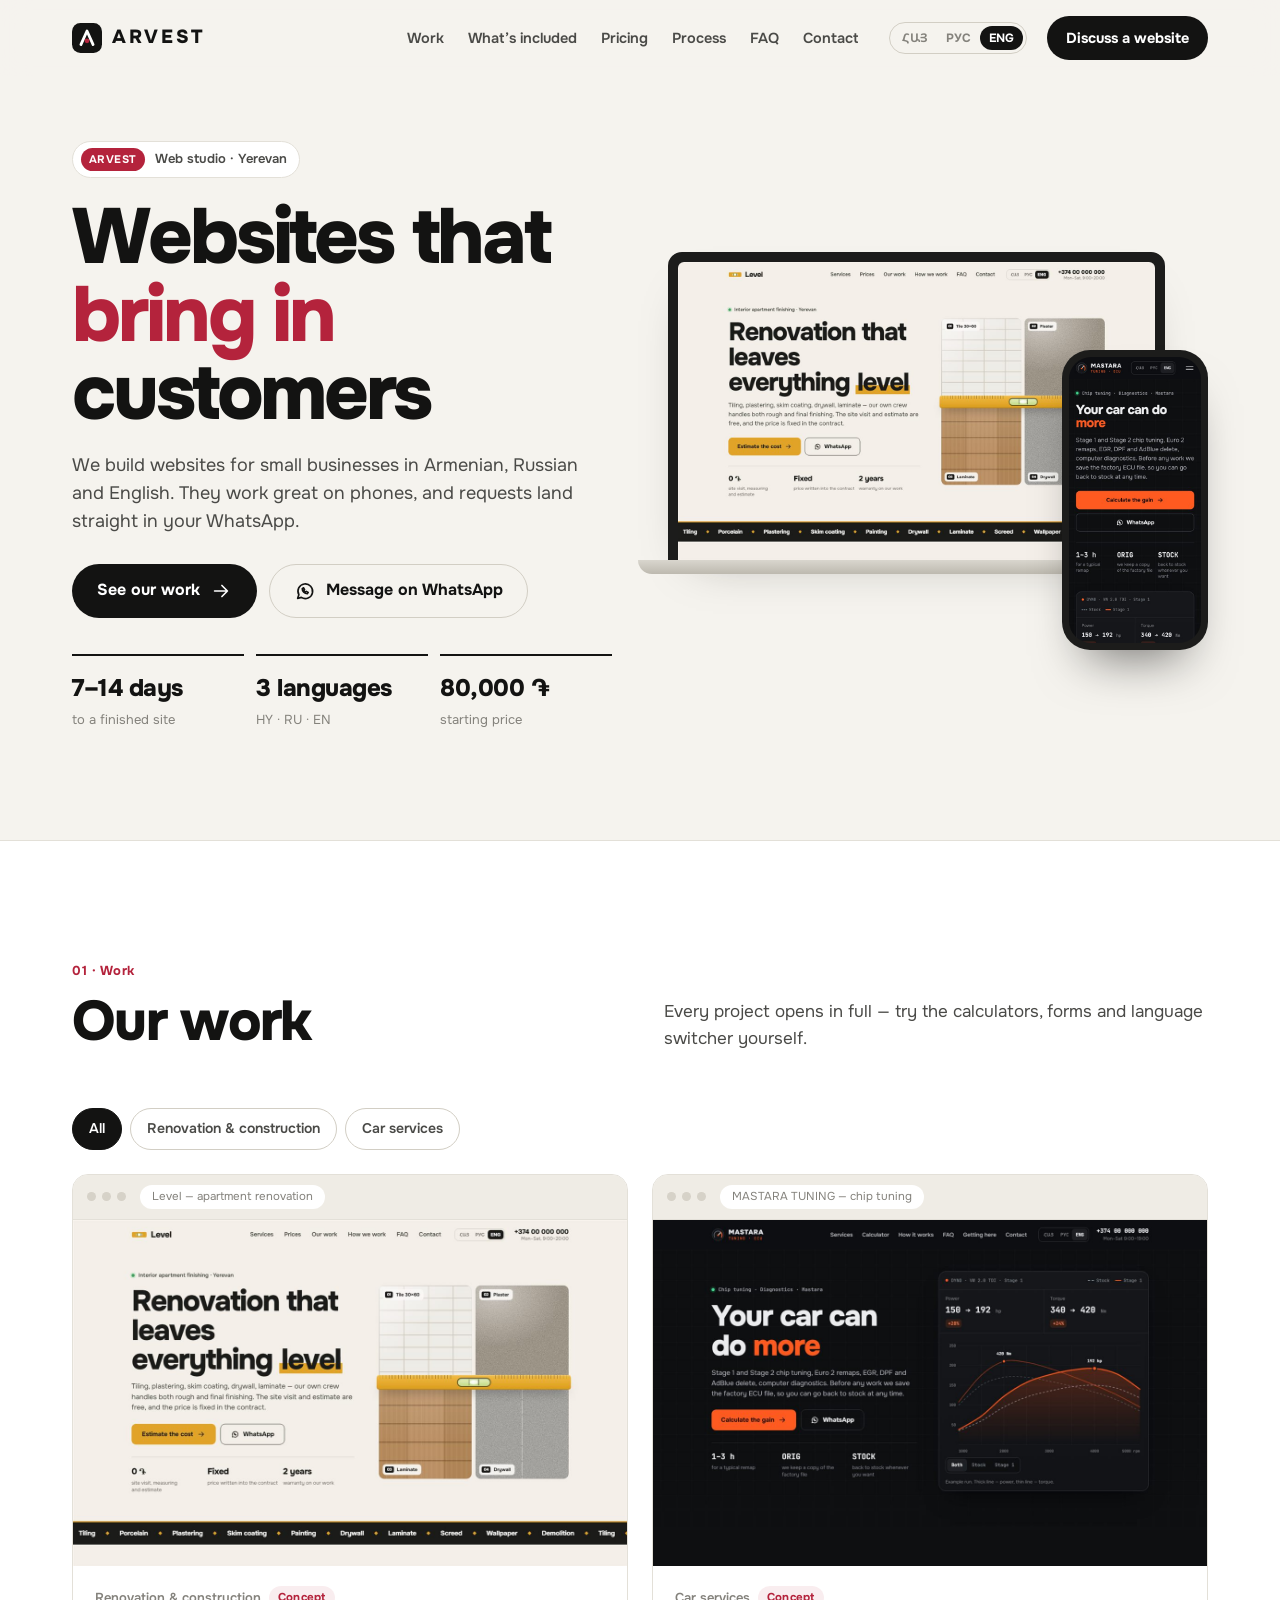
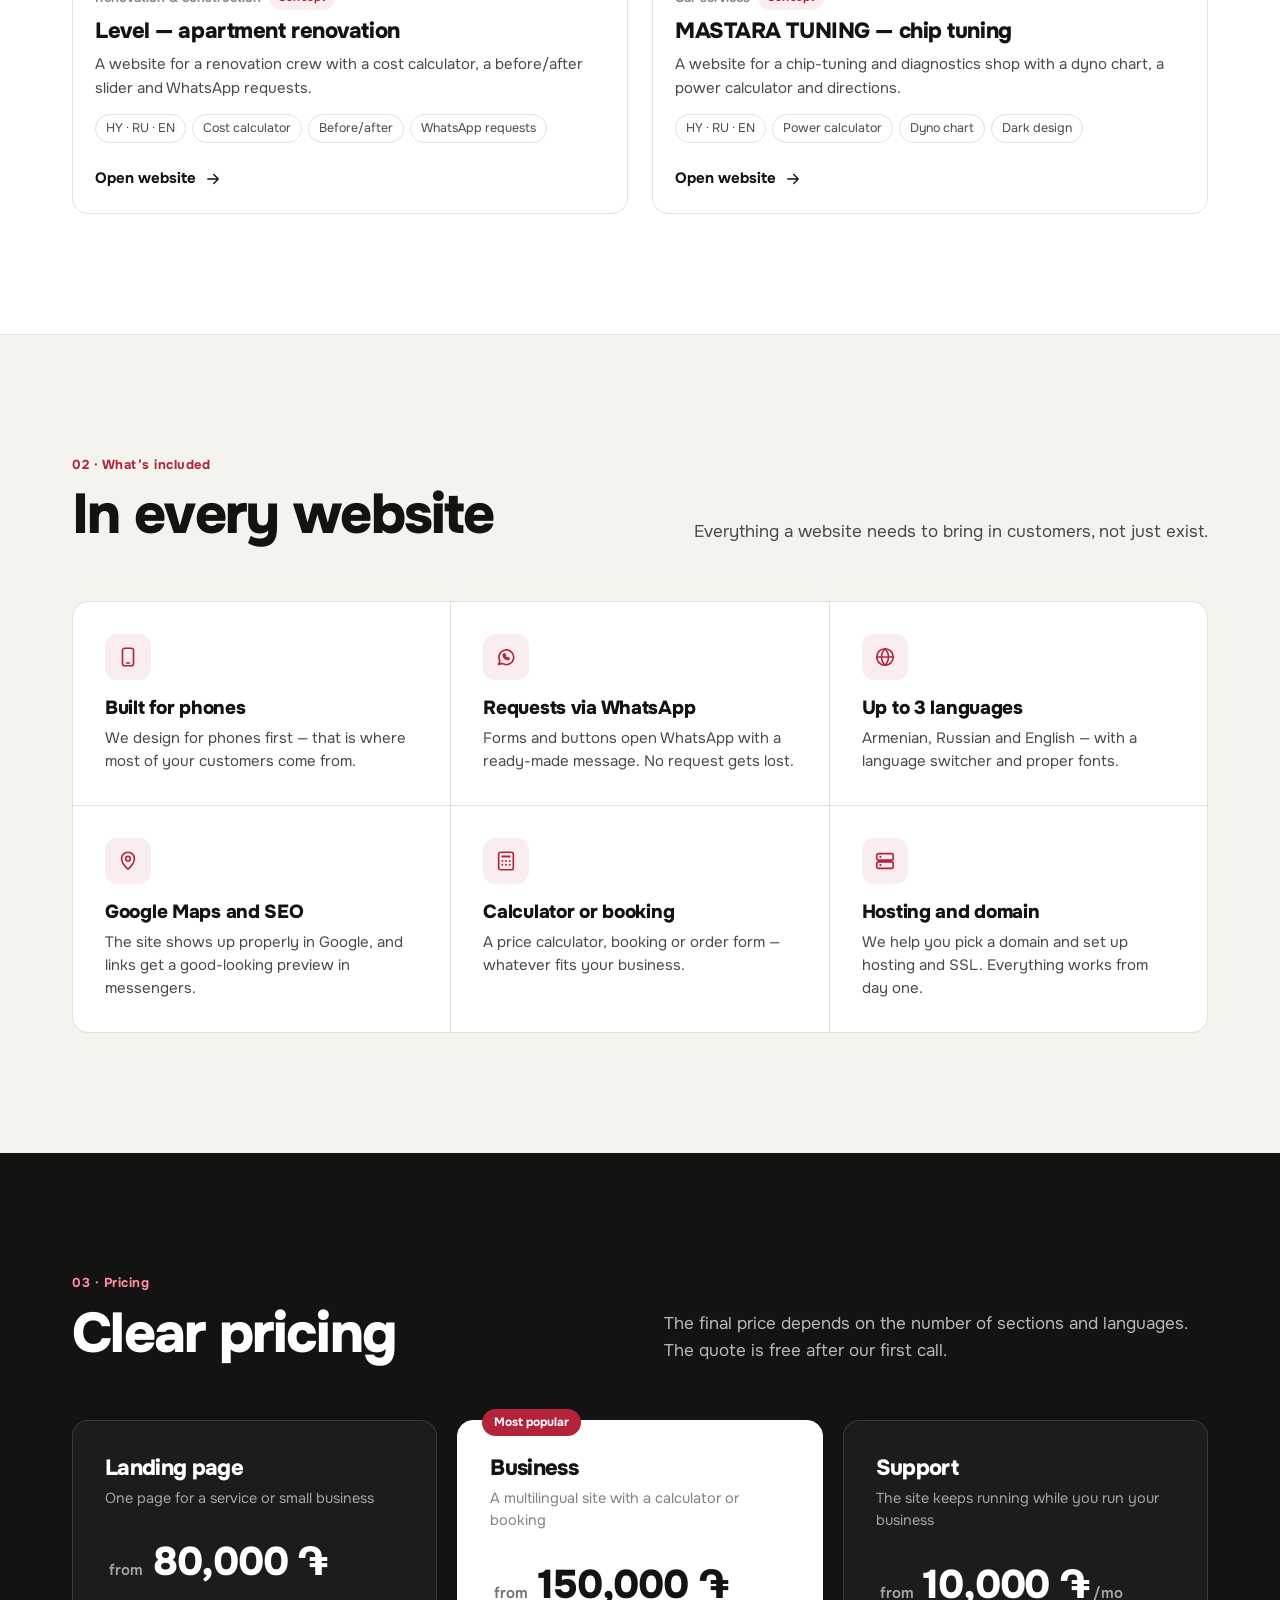
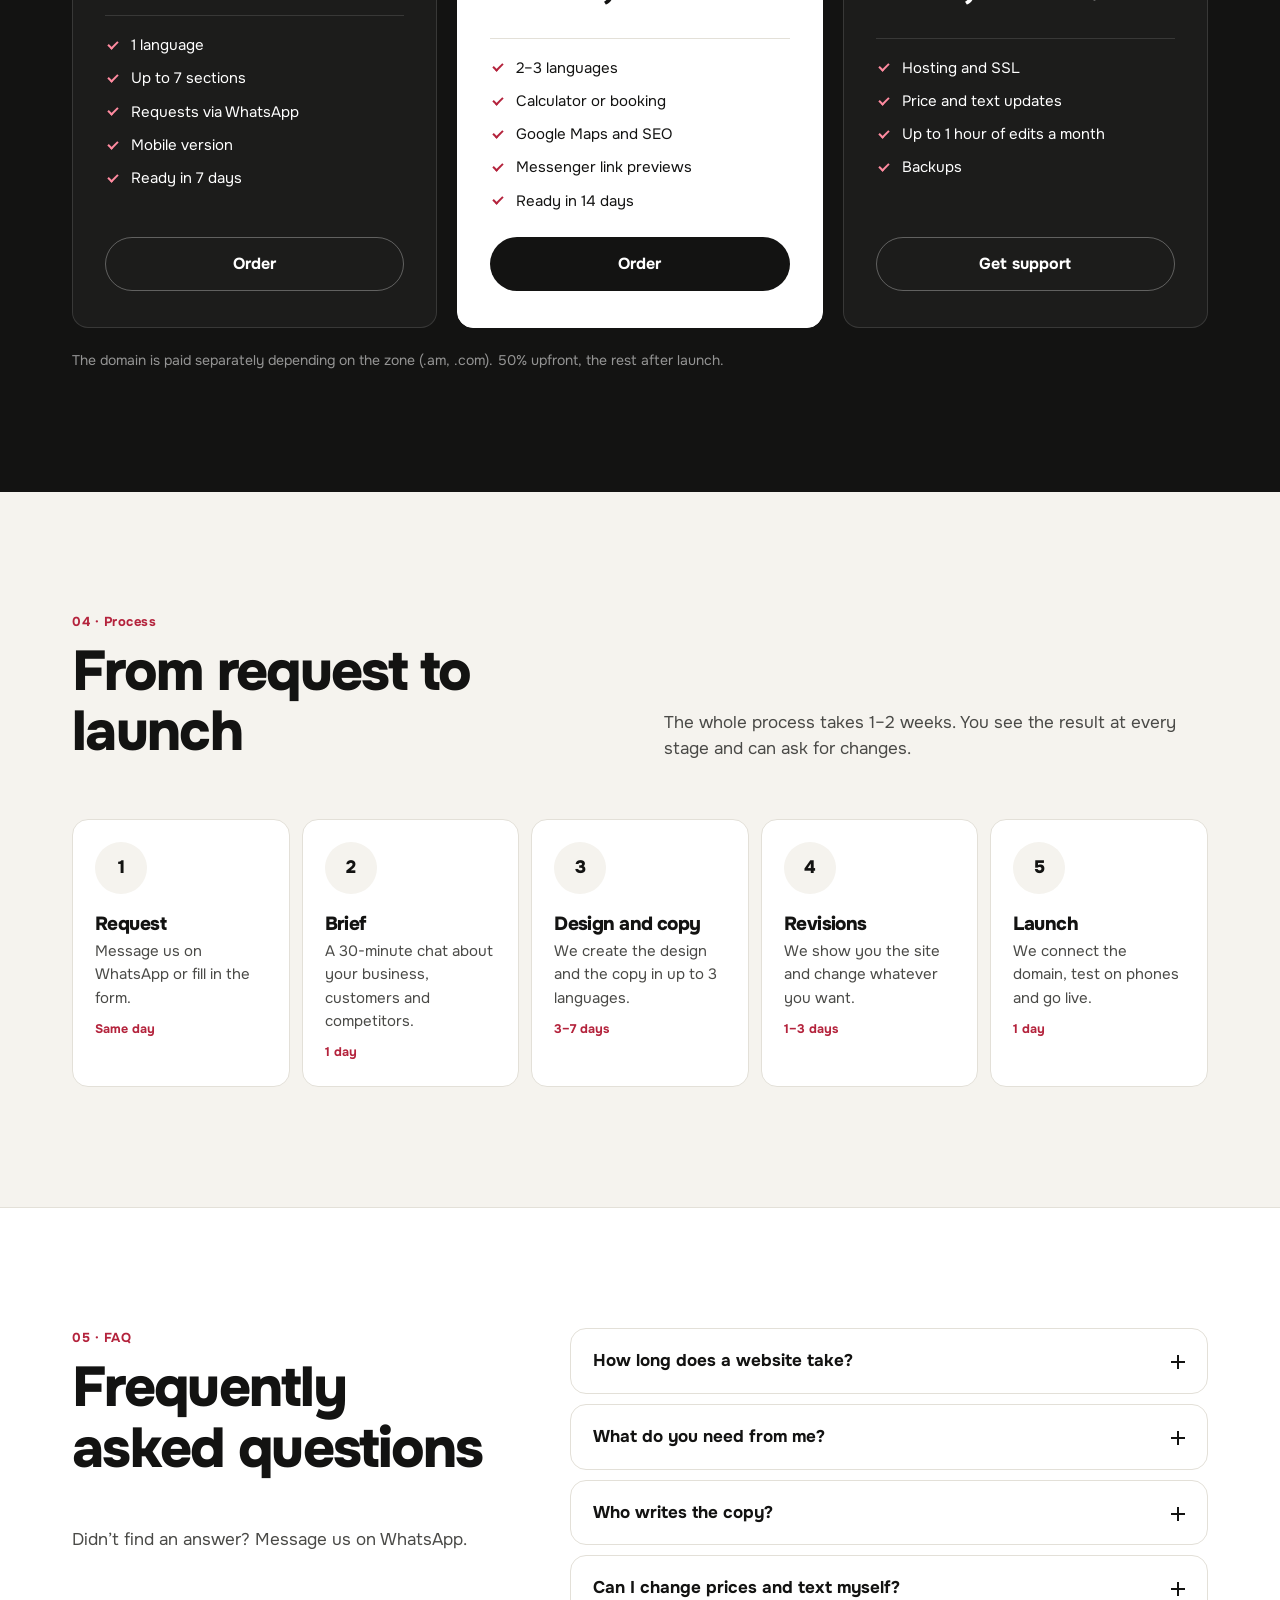
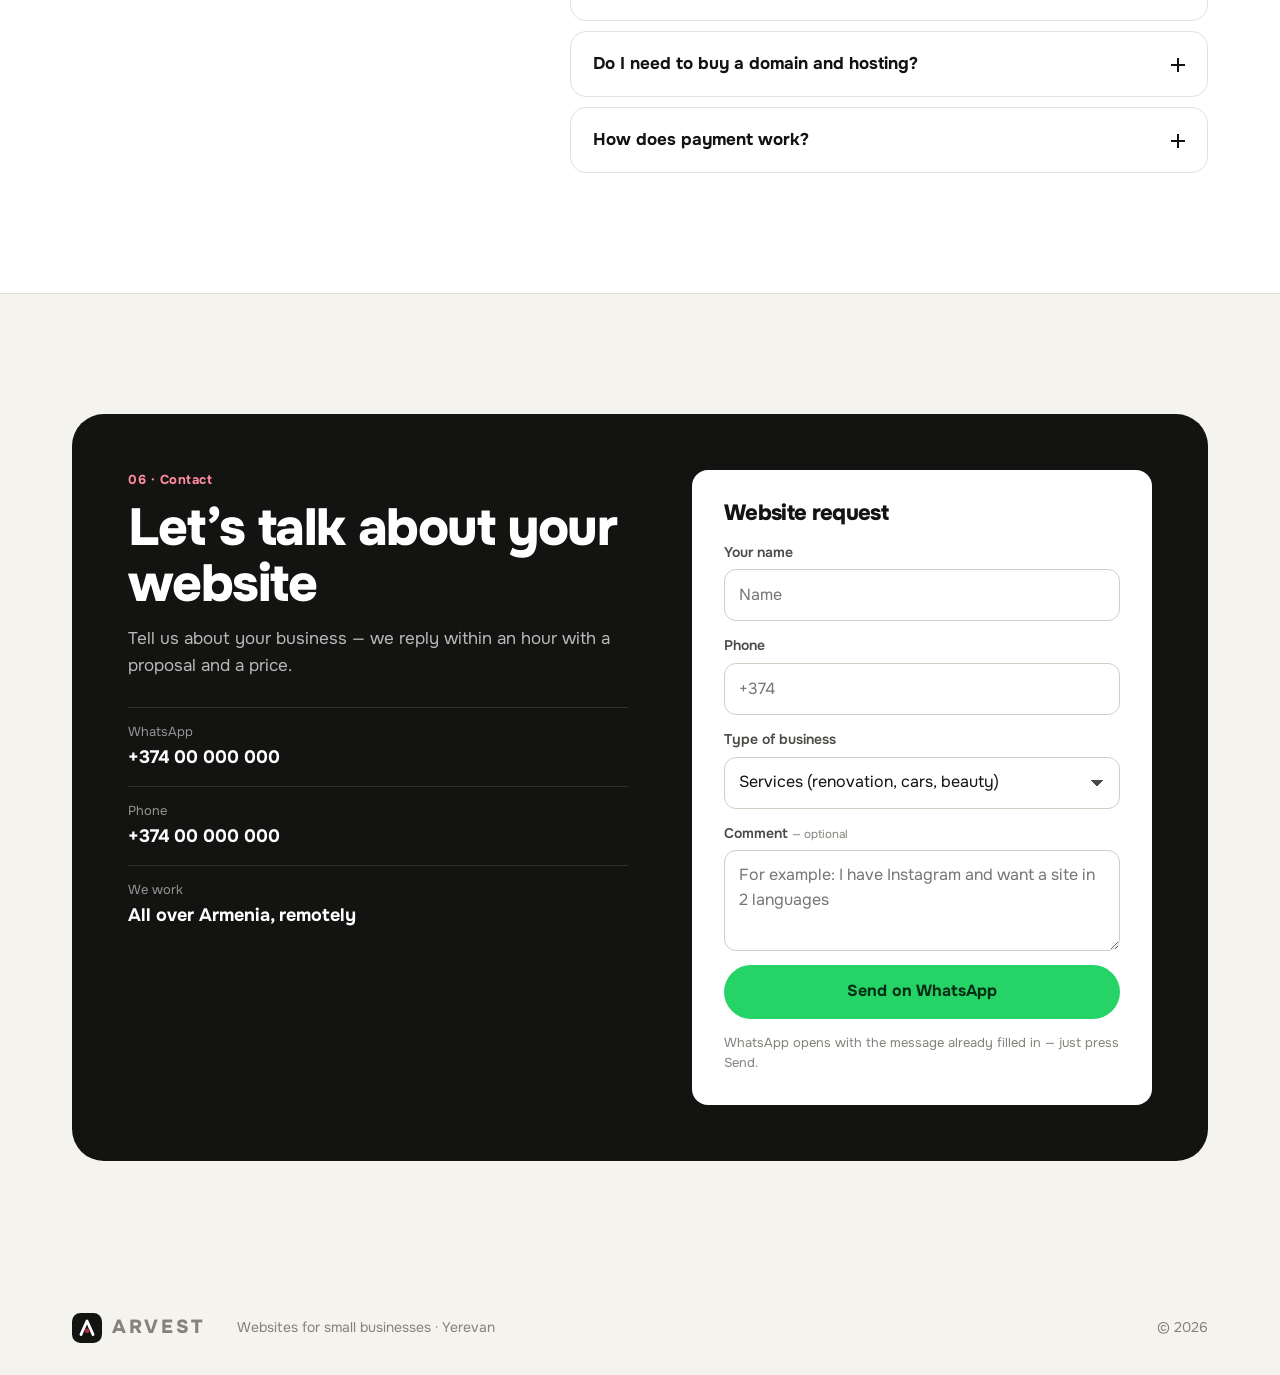
==== en/index.html @ bf3b5bf7 "ARVEST studio portfolio: studio site + two demo projects Studio site in Armenian, Russian and Englis" ====
<!doctype html>
<html lang="en">
<head>
  <meta charset="utf-8">
  <meta name="viewport" content="width=device-width, initial-scale=1, viewport-fit=cover">
  <title>ARVEST — websites for small businesses in Armenia</title>
  <meta name="description" content="Modern websites for small businesses: in 3 languages, built for phones, with requests straight to WhatsApp. Ready in 7–14 days. From 80,000 ֏.">
  <meta name="theme-color" content="#F5F3EE">
  <meta property="og:title" content="ARVEST — websites for small businesses">
  <meta property="og:description" content="In 3 languages, built for phones, requests via WhatsApp. Ready in 7–14 days.">
  <meta property="og:type" content="website">
  <meta property="og:url" content="https://razners.github.io/en/">
  <meta property="og:locale" content="en_US">
  <meta property="og:image" content="https://razners.github.io/en/og.png">
  <meta property="og:image:width" content="1200">
  <meta property="og:image:height" content="630">
  <meta name="twitter:card" content="summary_large_image">
  <link rel="canonical" href="https://razners.github.io/en/">
  <link rel="alternate" hreflang="hy" href="https://razners.github.io/">
  <link rel="alternate" hreflang="ru" href="https://razners.github.io/ru/">
  <link rel="alternate" hreflang="en" href="https://razners.github.io/en/">
  <link rel="alternate" hreflang="x-default" href="https://razners.github.io/">
  <link rel="icon" href="../favicon.svg" type="image/svg+xml">
  <link rel="preconnect" href="https://fonts.googleapis.com">
  <link rel="preconnect" href="https://fonts.gstatic.com" crossorigin>
  <link href="https://fonts.googleapis.com/css2?family=Noto+Sans+Armenian:wght@400;500;600;700;800&family=Onest:wght@400;500;600;700;800&display=swap" rel="stylesheet">
  <link rel="stylesheet" href="../css/style.css">
  <script type="application/ld+json">
  {
    "@context": "https://schema.org",
    "@type": "ProfessionalService",
    "name": "ARVEST",
    "description": "Websites for small businesses",
    "telephone": "+37400000000",
    "areaServed": "AM",
    "address": { "@type": "PostalAddress", "addressLocality": "Yerevan", "addressCountry": "AM" }
  }
  </script>
</head>
<body>

<header class="header">
  <div class="container header__row">
    <a class="logo" href="#top" aria-label="ARVEST — home">
      <svg class="logo__mark" viewBox="0 0 32 32" aria-hidden="true"><rect width="32" height="32" rx="9" fill="#131312"/><path d="M9.5 23 16 8.5 22.5 23" fill="none" stroke="#fff" stroke-width="3" stroke-linecap="round" stroke-linejoin="round"/><circle cx="16" cy="19" r="2.6" fill="#B4233C"/></svg>
      <span>ARVEST</span>
    </a>

    <nav class="nav" id="nav" aria-label="Main menu">
      <a href="#works">Work</a>
      <a href="#included">What’s included</a>
      <a href="#prices">Pricing</a>
      <a href="#process">Process</a>
      <a href="#faq">FAQ</a>
      <a href="#contacts">Contact</a>
      <div class="nav__mobile-extra">
        <a class="btn btn--wa btn--block" href="https://wa.me/37400000000" target="_blank" rel="noopener">Message on WhatsApp</a>
        <a class="btn btn--ghost btn--block" href="tel:+37400000000">Call: +374 00 000 000</a>
      </div>
    </nav>

    <div class="lang" aria-label="Language">
      <a href="../" hreflang="hy" lang="hy" data-lang>ՀԱՅ</a>
      <a href="../ru/" hreflang="ru" lang="ru" data-lang>РУС</a>
      <span class="is-active">ENG</span>
    </div>

    <a class="btn btn--primary header__cta" href="#contacts">Discuss a website</a>

    <button class="burger" type="button" aria-label="Open menu" aria-expanded="false" aria-controls="nav"><span></span><span></span></button>
  </div>
</header>

<main id="top">

  <section class="hero">
    <div class="container hero__grid">
      <div>
        <p class="eyebrow"><b>ARVEST</b>Web studio · Yerevan</p>
        <h1>Websites that <em>bring in</em> customers</h1>
        <p class="lead">We build websites for small businesses in Armenian, Russian and English. They work great on phones, and requests land straight in your WhatsApp.</p>
        <div class="hero__cta">
          <a class="btn btn--primary" href="#works">
            See our work
            <svg viewBox="0 0 24 24" class="i" aria-hidden="true"><path d="M5 12h14M13 6l6 6-6 6"/></svg>
          </a>
          <a class="btn btn--ghost" href="https://wa.me/37400000000" target="_blank" rel="noopener">
            <svg viewBox="0 0 24 24" class="i" aria-hidden="true"><path d="M4 20l1.3-3.9A8 8 0 1 1 8 19z"/><path d="M9 9.5c0 3 2.5 5.5 5.5 5.5l1-1.5-2-1-1 .8a4 4 0 0 1-1.8-1.8l.8-1-1-2z"/></svg>
            Message on WhatsApp
          </a>
        </div>
        <ul class="hero__stats">
          <li><b>7–14 days</b><span>to a finished site</span></li>
          <li><b>3 languages</b><span>HY · RU · EN</span></li>
          <li><b>80,000 ֏</b><span>starting price</span></li>
        </ul>
      </div>

      <div class="devices" aria-hidden="true">
        <div class="laptop">
          <div class="laptop__screen"><img src="../img/projects/renovation-en.jpg" alt="" width="1200" height="750"></div>
          <div class="laptop__base"></div>
        </div>
        <div class="phone"><img src="../img/projects/tuning-mobile-en.jpg" alt="" width="390" height="844"></div>
      </div>
    </div>
  </section>

  <section class="section section--paper" id="works">
    <div class="container">
      <div class="sec-head reveal">
        <div>
          <p class="sec-head__num">01 · Work</p>
          <h2>Our work</h2>
        </div>
        <p class="sec-head__text">Every project opens in full — try the calculators, forms and language switcher yourself.</p>
      </div>
      <div class="filters" id="filters" role="group" aria-label="Industry"></div>
      <!-- Cards are built from data/projects.json (admin: app.pagescms.org) -->
      <div class="projects" id="projects">
        <a class="project" href="../works/renovation/en/"><div class="project__body"><h3>Level — apartment renovation</h3><span class="project__go">Open website →</span></div></a>
        <a class="project" href="../works/tuning/en/"><div class="project__body"><h3>MASTARA TUNING — chip tuning</h3><span class="project__go">Open website →</span></div></a>
      </div>
    </div>
  </section>

  <section class="section" id="included">
    <div class="container">
      <div class="sec-head reveal">
        <div>
          <p class="sec-head__num">02 · What’s included</p>
          <h2>In every website</h2>
        </div>
        <p class="sec-head__text">Everything a website needs to bring in customers, not just exist.</p>
      </div>
      <div class="included reveal">
        <div class="inc">
          <span class="inc__icon"><svg viewBox="0 0 24 24" class="i" aria-hidden="true"><rect x="6" y="2.5" width="12" height="19" rx="2.5"/><path d="M10.5 18.5h3"/></svg></span>
          <h3>Built for phones</h3>
          <p>We design for phones first — that is where most of your customers come from.</p>
        </div>
        <div class="inc">
          <span class="inc__icon"><svg viewBox="0 0 24 24" class="i" aria-hidden="true"><path d="M4 20l1.3-3.9A8 8 0 1 1 8 19z"/><path d="M9 9.5c0 3 2.5 5.5 5.5 5.5l1-1.5-2-1-1 .8a4 4 0 0 1-1.8-1.8l.8-1-1-2z"/></svg></span>
          <h3>Requests via WhatsApp</h3>
          <p>Forms and buttons open WhatsApp with a ready-made message. No request gets lost.</p>
        </div>
        <div class="inc">
          <span class="inc__icon"><svg viewBox="0 0 24 24" class="i" aria-hidden="true"><circle cx="12" cy="12" r="9"/><path d="M3 12h18M12 3c2.5 2.5 3.8 5.5 3.8 9s-1.3 6.5-3.8 9c-2.5-2.5-3.8-5.5-3.8-9S9.5 5.5 12 3z"/></svg></span>
          <h3>Up to 3 languages</h3>
          <p>Armenian, Russian and English — with a language switcher and proper fonts.</p>
        </div>
        <div class="inc">
          <span class="inc__icon"><svg viewBox="0 0 24 24" class="i" aria-hidden="true"><path d="M12 21s-7-6.2-7-11.5A7 7 0 0 1 19 9.5C19 14.8 12 21 12 21z"/><circle cx="12" cy="9.5" r="2.5"/></svg></span>
          <h3>Google Maps and SEO</h3>
          <p>The site shows up properly in Google, and links get a good-looking preview in messengers.</p>
        </div>
        <div class="inc">
          <span class="inc__icon"><svg viewBox="0 0 24 24" class="i" aria-hidden="true"><rect x="4" y="2.5" width="16" height="19" rx="2"/><path d="M8 7h8M8 12h.01M12 12h.01M16 12h.01M8 16h.01M12 16h.01M16 16h.01" stroke-width="2.2"/></svg></span>
          <h3>Calculator or booking</h3>
          <p>A price calculator, booking or order form — whatever fits your business.</p>
        </div>
        <div class="inc">
          <span class="inc__icon"><svg viewBox="0 0 24 24" class="i" aria-hidden="true"><rect x="3" y="4" width="18" height="7" rx="2"/><rect x="3" y="13" width="18" height="7" rx="2"/><path d="M7 7.5h.01M7 16.5h.01" stroke-width="2.4"/></svg></span>
          <h3>Hosting and domain</h3>
          <p>We help you pick a domain and set up hosting and SSL. Everything works from day one.</p>
        </div>
      </div>
    </div>
  </section>

  <section class="section section--dark" id="prices">
    <div class="container">
      <div class="sec-head reveal">
        <div>
          <p class="sec-head__num">03 · Pricing</p>
          <h2>Clear pricing</h2>
        </div>
        <p class="sec-head__text">The final price depends on the number of sections and languages. The quote is free after our first call.</p>
      </div>
      <!-- Change prices here -->
      <div class="prices">
        <article class="price reveal">
          <h3>Landing page</h3>
          <p class="price__for">One page for a service or small business</p>
          <p class="price__sum"><small>from</small> 80,000 ֏</p>
          <ul><li>1 language</li><li>Up to 7 sections</li><li>Requests via WhatsApp</li><li>Mobile version</li><li>Ready in 7 days</li></ul>
          <a class="btn btn--ghost btn--block" href="#contacts">Order</a>
        </article>
        <article class="price price--main reveal">
          <span class="price__flag">Most popular</span>
          <h3>Business</h3>
          <p class="price__for">A multilingual site with a calculator or booking</p>
          <p class="price__sum"><small>from</small> 150,000 ֏</p>
          <ul><li>2–3 languages</li><li>Calculator or booking</li><li>Google Maps and SEO</li><li>Messenger link previews</li><li>Ready in 14 days</li></ul>
          <a class="btn btn--primary btn--block" href="#contacts">Order</a>
        </article>
        <article class="price reveal">
          <h3>Support</h3>
          <p class="price__for">The site keeps running while you run your business</p>
          <p class="price__sum"><small>from</small> 10,000 ֏<small>/mo</small></p>
          <ul><li>Hosting and SSL</li><li>Price and text updates</li><li>Up to 1 hour of edits a month</li><li>Backups</li></ul>
          <a class="btn btn--ghost btn--block" href="#contacts">Get support</a>
        </article>
      </div>
      <p class="prices__note">The domain is paid separately depending on the zone (.am, .com). 50% upfront, the rest after launch.</p>
    </div>
  </section>

  <section class="section" id="process">
    <div class="container">
      <div class="sec-head reveal">
        <div>
          <p class="sec-head__num">04 · Process</p>
          <h2>From request to launch</h2>
        </div>
        <p class="sec-head__text">The whole process takes 1–2 weeks. You see the result at every stage and can ask for changes.</p>
      </div>
      <ol class="steps">
        <li class="step reveal"><span class="step__n">1</span><div><h3>Request</h3><p>Message us on WhatsApp or fill in the form.</p><span class="step__time">Same day</span></div></li>
        <li class="step reveal"><span class="step__n">2</span><div><h3>Brief</h3><p>A 30-minute chat about your business, customers and competitors.</p><span class="step__time">1 day</span></div></li>
        <li class="step reveal"><span class="step__n">3</span><div><h3>Design and copy</h3><p>We create the design and the copy in up to 3 languages.</p><span class="step__time">3–7 days</span></div></li>
        <li class="step reveal"><span class="step__n">4</span><div><h3>Revisions</h3><p>We show you the site and change whatever you want.</p><span class="step__time">1–3 days</span></div></li>
        <li class="step reveal"><span class="step__n">5</span><div><h3>Launch</h3><p>We connect the domain, test on phones and go live.</p><span class="step__time">1 day</span></div></li>
      </ol>
    </div>
  </section>

  <section class="section section--paper" id="faq">
    <div class="container faq-wrap">
      <div class="sec-head reveal">
        <div>
          <p class="sec-head__num">05 · FAQ</p>
          <h2>Frequently asked questions</h2>
        </div>
        <p class="sec-head__text">Didn’t find an answer? Message us on WhatsApp.</p>
      </div>
      <div class="faq">
        <details class="reveal">
          <summary>How long does a website take?</summary>
          <p>A landing page takes about 7 days, a multilingual site 10–14 days. It also depends on how quickly you send photos and information.</p>
        </details>
        <details class="reveal">
          <summary>What do you need from me?</summary>
          <p>A short story about your business, your services and prices, photos and contact details. We do the rest.</p>
        </details>
        <details class="reveal">
          <summary>Who writes the copy?</summary>
          <p>We do. We write in plain language, in up to 3 languages, and you review and approve.</p>
        </details>
        <details class="reveal">
          <summary>Can I change prices and text myself?</summary>
          <p>Yes. We can add a simple admin panel — or just message us and we update it as part of support.</p>
        </details>
        <details class="reveal">
          <summary>Do I need to buy a domain and hosting?</summary>
          <p>The domain is registered in your name so it always stays yours — we help you choose and connect it. Hosting is part of the support plan.</p>
        </details>
        <details class="reveal">
          <summary>How does payment work?</summary>
          <p>50% upfront when we start and 50% after the site goes live. Pay by bank transfer or card.</p>
        </details>
      </div>
    </div>
  </section>

  <section class="section" id="contacts">
    <div class="container">
      <div class="contact">
        <div>
          <p class="sec-head__num" style="color:#FF8BA0">06 · Contact</p>
          <h2>Let’s talk about your website</h2>
          <p class="contact__lead">Tell us about your business — we reply within an hour with a proposal and a price.</p>
          <ul class="contact__list">
            <li><span class="contact__k">WhatsApp</span><a href="https://wa.me/37400000000" target="_blank" rel="noopener">+374 00 000 000</a></li>
            <li><span class="contact__k">Phone</span><a href="tel:+37400000000">+374 00 000 000</a></li>
            <li><span class="contact__k">We work</span><b>All over Armenia, remotely</b></li>
          </ul>
        </div>
        <form class="form" id="leadForm" novalidate>
          <h3>Website request</h3>
          <label class="field"><span>Your name</span><input name="name" type="text" autocomplete="name" placeholder="Name"></label>
          <label class="field">
            <span>Phone</span>
            <input name="phone" type="tel" autocomplete="tel" inputmode="tel" placeholder="+374" required>
            <em class="field__err">Please enter a phone number so we can reach you</em>
          </label>
          <label class="field">
            <span>Type of business</span>
            <select name="biz">
              <option>Services (renovation, cars, beauty)</option>
              <option>Hotel or guesthouse</option>
              <option>Café or restaurant</option>
              <option>Medical clinic</option>
              <option>Shop</option>
              <option>Other</option>
            </select>
          </label>
          <label class="field"><span>Comment <small>— optional</small></span><textarea name="msg" rows="3" placeholder="For example: I have Instagram and want a site in 2 languages"></textarea></label>
          <button class="btn btn--wa btn--block" type="submit">Send on WhatsApp</button>
          <p class="form__note">WhatsApp opens with the message already filled in — just press Send.</p>
        </form>
      </div>
    </div>
  </section>
</main>

<footer class="footer">
  <div class="container footer__row">
    <a class="logo" href="#top"><svg class="logo__mark" viewBox="0 0 32 32" aria-hidden="true"><rect width="32" height="32" rx="9" fill="#131312"/><path d="M9.5 23 16 8.5 22.5 23" fill="none" stroke="#fff" stroke-width="3" stroke-linecap="round" stroke-linejoin="round"/><circle cx="16" cy="19" r="2.6" fill="#B4233C"/></svg><span>ARVEST</span></a>
    <p>Websites for small businesses · Yerevan</p>
    <p>© <span id="year">2026</span></p>
  </div>
</footer>

<div class="mbar">
  <a class="btn btn--primary" href="#works">Our work</a>
  <a class="btn btn--wa" href="https://wa.me/37400000000" target="_blank" rel="noopener">
    <svg viewBox="0 0 24 24" class="i" aria-hidden="true"><path d="M4 20l1.3-3.9A8 8 0 1 1 8 19z"/></svg>
    WhatsApp
  </a>
</div>

<script src="../js/main.js"></script>
</body>
</html>
---- css/style.css ----
/* =========================================================
   ARVEST — веб-студия. Цвета и размеры — в переменных ниже
   ========================================================= */
:root {
  --bg: #F5F3EE;
  --paper: #FFFFFF;
  --ink: #131312;
  --ink-2: #4A4A47;
  --muted: #84827C;
  --line: #E3E0D8;
  --line-2: #D2CEC4;
  --accent: #B4233C;       /* гранат */
  --accent-2: #93182E;
  --accent-soft: rgba(180, 35, 60, .08);

  --radius: 16px;
  --container: 1200px;
  --gutter: 20px;
  --header-h: 64px;
  --shadow: 0 1px 0 rgba(19, 19, 18, .04), 0 24px 48px -28px rgba(19, 19, 18, .35);
  --font: "Onest", "Noto Sans Armenian", system-ui, -apple-system, "Segoe UI", sans-serif;
}
@media (min-width: 1024px) { :root { --gutter: 32px; --header-h: 76px; } }

*, *::before, *::after { box-sizing: border-box; }
html { scroll-behavior: smooth; -webkit-text-size-adjust: 100%; }
body { margin: 0; font-family: var(--font); font-size: 16px; line-height: 1.55; color: var(--ink); background: var(--bg); -webkit-font-smoothing: antialiased; -webkit-tap-highlight-color: transparent; }
main { overflow-x: clip; }
img { max-width: 100%; display: block; }
a { color: inherit; }
h1, h2, h3 { margin: 0; line-height: 1.08; letter-spacing: -.03em; font-weight: 800; }
p { margin: 0; }
[id] { scroll-margin-top: calc(var(--header-h) + 8px); }
.container { max-width: var(--container); margin: 0 auto; padding: 0 var(--gutter); }
.i { width: 22px; height: 22px; flex: none; fill: none; stroke: currentColor; stroke-width: 1.8; stroke-linecap: round; stroke-linejoin: round; }
:focus-visible { outline: 2px solid var(--accent); outline-offset: 3px; border-radius: 4px; }
html[lang="hy"] h1, html[lang="hy"] h2 { letter-spacing: -.012em; line-height: 1.14; }

/* ---------- Кнопки ---------- */
.btn { display: inline-flex; align-items: center; justify-content: center; gap: 10px; min-height: 54px; padding: 0 24px; border: 1.5px solid transparent; border-radius: 999px; font: inherit; font-weight: 700; font-size: 16px; text-decoration: none; text-align: center; cursor: pointer; transition: background .2s, border-color .2s, color .2s, transform .15s; }
.btn:active { transform: translateY(1px); }
.btn--primary { background: var(--ink); color: #fff; }
.btn--primary:hover { background: var(--accent); }
.btn--ghost { border-color: var(--line-2); background: transparent; }
.btn--ghost:hover { border-color: var(--ink); }
.btn--wa { background: #25D366; color: #052E16; }
.btn--wa:hover { background: #3BE07A; }
.btn--block { width: 100%; }

/* ---------- Шапка ---------- */
.header { position: sticky; top: 0; z-index: 50; border-bottom: 1px solid transparent; transition: border-color .2s; }
/* Размытие в псевдоэлементе: backdrop-filter на самой шапке ломает position: fixed у мобильного меню */
.header::before { content: ""; position: absolute; inset: 0; z-index: -1; background: rgba(245, 243, 238, .86); backdrop-filter: saturate(1.4) blur(14px); -webkit-backdrop-filter: saturate(1.4) blur(14px); }
.header.is-scrolled { border-bottom-color: var(--line); }
.nav-open .header::before { background: var(--bg); }
.header__row { display: flex; align-items: center; gap: 20px; height: var(--header-h); }
.logo { display: inline-flex; align-items: center; gap: 10px; text-decoration: none; font-weight: 800; font-size: 19px; letter-spacing: .14em; }
.logo__mark { width: 30px; height: 30px; flex: none; }
.nav { display: flex; gap: 2px; margin-left: auto; }
.nav > a { padding: 8px 11px; border-radius: 999px; font-weight: 600; font-size: 14.5px; color: var(--ink-2); text-decoration: none; white-space: nowrap; transition: background .2s, color .2s; }
.nav > a:hover { background: rgba(19, 19, 18, .06); color: var(--ink); }
.nav__mobile-extra { display: none; }
.lang { display: inline-flex; padding: 3px; border-radius: 999px; border: 1px solid var(--line-2); font-size: 12px; font-weight: 700; flex: none; }
.lang > * { padding: 6px 9px; border-radius: 999px; text-decoration: none; color: var(--muted); line-height: 1; }
.lang > a:hover { color: var(--ink); }
.lang .is-active { background: var(--ink); color: #fff; }
.header__cta { min-height: 44px; padding: 0 18px; font-size: 14.5px; }
.burger { display: none; }

@media (max-width: 1199px) { .header__cta { display: none; } }
@media (max-width: 1023px) {
  .lang { margin-left: auto; }
  .burger { display: grid; place-content: center; gap: 6px; width: 44px; height: 44px; margin-right: -8px; border: 0; background: transparent; cursor: pointer; }
  .burger span { display: block; width: 22px; height: 2px; background: var(--ink); border-radius: 2px; transition: transform .25s; }
  .nav-open .burger span:first-child { transform: translateY(4px) rotate(45deg); }
  .nav-open .burger span:last-child { transform: translateY(-4px) rotate(-45deg); }
  .nav { position: fixed; inset: var(--header-h) 0 0 0; z-index: 49; margin: 0; flex-direction: column; gap: 0; overflow-y: auto; padding: 8px var(--gutter) calc(24px + env(safe-area-inset-bottom)); background: var(--bg); opacity: 0; visibility: hidden; transform: translateY(-8px); transition: opacity .2s, transform .2s, visibility 0s .2s; }
  .nav-open .nav { opacity: 1; visibility: visible; transform: none; transition: opacity .2s, transform .2s; }
  .nav-open { overflow: hidden; }
  .nav > a { padding: 16px 0; border-radius: 0; border-bottom: 1px solid var(--line); font-size: 22px; font-weight: 700; color: var(--ink); }
  .nav__mobile-extra { display: grid; gap: 10px; margin-top: auto; padding-top: 24px; }
}

/* ---------- Первый экран ---------- */
.hero { padding: 32px 0 64px; }
.hero__grid { display: grid; gap: 44px; }
.hero__grid > * { min-width: 0; }
.eyebrow { display: inline-flex; align-items: center; gap: 10px; padding: 6px 12px 6px 8px; border-radius: 999px; background: var(--paper); border: 1px solid var(--line); font-size: 13px; font-weight: 600; color: var(--ink-2); }
.eyebrow b { padding: 3px 8px; border-radius: 999px; background: var(--accent); color: #fff; font-size: 11px; letter-spacing: .04em; }
.hero h1 { margin: 20px 0; font-size: clamp(38px, 9.4vw, 78px); letter-spacing: -.04em; line-height: 1; }
html[lang="hy"] .hero h1 { font-size: clamp(32px, 8vw, 64px); }
.hero h1 em { font-style: normal; color: var(--accent); }
.lead { font-size: 18px; color: var(--ink-2); max-width: 32em; }
.hero__cta { display: flex; flex-wrap: wrap; gap: 12px; margin-top: 28px; }
.hero__cta .btn { flex: 1 1 200px; }
.hero__stats { list-style: none; margin: 36px 0 0; padding: 0; display: grid; grid-template-columns: repeat(3, 1fr); gap: 12px; }
.hero__stats li { min-width: 0; padding-top: 14px; border-top: 2px solid var(--ink); }
.hero__stats b { display: block; font-size: 24px; font-weight: 800; letter-spacing: -.02em; }
.hero__stats span { display: block; margin-top: 4px; font-size: 13px; line-height: 1.35; color: var(--muted); }

/* Устройства с работами */
.devices { position: relative; padding: 0 0 8% 0; }
.laptop { position: relative; width: 92%; }
.laptop__screen { border-radius: 14px 14px 0 0; padding: 10px 10px 0; background: #1C1C1B; box-shadow: var(--shadow); }
.laptop__screen img { border-radius: 6px 6px 0 0; aspect-ratio: 16 / 10; object-fit: cover; object-position: top; width: 100%; }
.laptop__base { height: 14px; margin: 0 -6%; border-radius: 0 0 14px 14px; background: linear-gradient(#D9D6CE, #BDB9AF); box-shadow: 0 18px 30px -18px rgba(0, 0, 0, .45); }
.phone { position: absolute; right: 0; bottom: 0; width: 30%; padding: 7px; border-radius: 28px; background: #1C1C1B; box-shadow: 0 30px 50px -24px rgba(0, 0, 0, .55); }
.phone img { border-radius: 22px; aspect-ratio: 390 / 844; object-fit: cover; object-position: top; width: 100%; }
@media (min-width: 720px) { .hero__cta .btn { flex: 0 0 auto; } }
@media (min-width: 1024px) {
  .hero { padding: 64px 0 112px; }
  .hero__grid { grid-template-columns: 1fr 1fr; gap: 56px; align-items: center; }
}

/* ---------- Секции ---------- */
.section { padding: 72px 0; }
.section--paper { background: var(--paper); border-top: 1px solid var(--line); border-bottom: 1px solid var(--line); }
.section--dark { background: var(--ink); color: #fff; }
.sec-head { display: grid; gap: 14px; margin-bottom: 36px; }
.sec-head__num { font-size: 13px; font-weight: 700; letter-spacing: .04em; color: var(--accent); margin-bottom: 10px; }
.section--dark .sec-head__num { color: #FF8BA0; }
.sec-head h2 { font-size: clamp(32px, 7vw, 56px); }
html[lang="hy"] .sec-head h2 { font-size: clamp(28px, 6.2vw, 48px); }
.sec-head__text { font-size: 17px; color: var(--ink-2); max-width: 32em; }
.section--dark .sec-head__text { color: rgba(255, 255, 255, .7); }
@media (min-width: 1024px) {
  .section { padding: 120px 0; }
  .sec-head { grid-template-columns: 1fr 1fr; align-items: end; gap: 48px; margin-bottom: 56px; }
  .sec-head__text { justify-self: end; }
}

/* ---------- Работы ---------- */
.filters { display: flex; flex-wrap: wrap; gap: 8px; margin-bottom: 24px; }
.filters button { padding: 9px 16px; border-radius: 999px; border: 1px solid var(--line-2); background: transparent; font: inherit; font-size: 14px; font-weight: 600; color: var(--ink-2); cursor: pointer; }
.filters button[aria-pressed="true"] { background: var(--ink); border-color: var(--ink); color: #fff; }
.filters:empty { display: none; }
.projects { display: grid; gap: 20px; }
.project { display: flex; flex-direction: column; border-radius: var(--radius); background: var(--paper); border: 1px solid var(--line); overflow: hidden; text-decoration: none; transition: transform .25s, box-shadow .25s, border-color .25s; }
.project:hover { transform: translateY(-3px); box-shadow: var(--shadow); border-color: var(--line-2); }
.project__bar { display: flex; align-items: center; gap: 6px; padding: 10px 14px; background: #EFECE5; border-bottom: 1px solid var(--line); }
.project__bar i { width: 9px; height: 9px; border-radius: 50%; background: #D6D2C8; }
.project__bar span { margin-left: 8px; padding: 3px 12px; border-radius: 999px; background: var(--paper); font-size: 11.5px; color: var(--muted); white-space: nowrap; overflow: hidden; text-overflow: ellipsis; }
.project__img { aspect-ratio: 16 / 10; overflow: hidden; background: #E9E6DF; }
.project__img img { width: 100%; height: 100%; object-fit: cover; object-position: top; transition: transform .6s ease; }
.project:hover .project__img img { transform: scale(1.03); }
.project__body { display: flex; flex-direction: column; gap: 10px; padding: 20px 22px 22px; flex: 1; }
.project__meta { display: flex; flex-wrap: wrap; align-items: center; gap: 8px; font-size: 13px; font-weight: 600; color: var(--muted); }
.badge { padding: 3px 9px; border-radius: 999px; font-size: 11.5px; font-weight: 700; letter-spacing: .02em; background: var(--accent-soft); color: var(--accent); }
.project h3 { font-size: 22px; letter-spacing: -.02em; }
.project__desc { color: var(--ink-2); font-size: 15px; }
.chips { display: flex; flex-wrap: wrap; gap: 6px; margin-top: 4px; }
.chips span { padding: 4px 10px; border-radius: 999px; border: 1px solid var(--line); font-size: 12.5px; color: var(--ink-2); }
.project__go { display: inline-flex; align-items: center; gap: 8px; margin-top: auto; padding-top: 14px; font-weight: 700; font-size: 15px; }
.project__go .i { width: 18px; height: 18px; transition: transform .2s; }
.project:hover .project__go .i { transform: translateX(4px); }
.projects__empty { padding: 40px; text-align: center; color: var(--muted); border: 1px dashed var(--line-2); border-radius: var(--radius); }
@media (min-width: 760px) { .projects { grid-template-columns: 1fr 1fr; gap: 24px; } }

/* ---------- Что входит ---------- */
.included { display: grid; gap: 1px; background: var(--line); border: 1px solid var(--line); border-radius: var(--radius); overflow: hidden; }
.inc { padding: 26px 24px; background: var(--paper); }
.inc__icon { display: grid; place-items: center; width: 46px; height: 46px; margin-bottom: 18px; border-radius: 12px; background: var(--accent-soft); color: var(--accent); }
.inc h3 { font-size: 19px; margin-bottom: 8px; letter-spacing: -.015em; }
.inc p { color: var(--ink-2); font-size: 15px; }
@media (min-width: 640px) { .included { grid-template-columns: 1fr 1fr; } }
@media (min-width: 1024px) { .included { grid-template-columns: repeat(3, 1fr); } .inc { padding: 32px; } }

/* ---------- Цены ---------- */
.prices { display: grid; gap: 16px; }
.price { position: relative; display: flex; flex-direction: column; padding: 28px 24px; border-radius: var(--radius); background: rgba(255, 255, 255, .04); border: 1px solid rgba(255, 255, 255, .12); }
.price--main { background: var(--paper); color: var(--ink); border-color: var(--paper); }
.price__flag { position: absolute; top: -12px; left: 24px; padding: 4px 12px; border-radius: 999px; background: var(--accent); color: #fff; font-size: 12px; font-weight: 700; }
.price h3 { font-size: 22px; }
.price__for { margin-top: 6px; font-size: 14.5px; color: rgba(255, 255, 255, .6); }
.price--main .price__for { color: var(--muted); }
.price__sum { margin: 22px 0 4px; font-size: clamp(32px, 8vw, 40px); font-weight: 800; letter-spacing: -.03em; }
.price__sum small { font-size: 15px; font-weight: 600; letter-spacing: 0; opacity: .6; margin-left: 4px; }
.price ul { list-style: none; margin: 18px 0 24px; padding: 18px 0 0; border-top: 1px solid rgba(255, 255, 255, .12); display: grid; gap: 10px; font-size: 15px; }
.price--main ul { border-top-color: var(--line); }
.price li { position: relative; padding-left: 26px; }
.price li::before { content: ""; position: absolute; left: 3px; top: .45em; width: 10px; height: 6px; border-left: 2px solid #FF8BA0; border-bottom: 2px solid #FF8BA0; transform: rotate(-45deg); }
.price--main li::before { border-color: var(--accent); }
.price .btn { margin-top: auto; }
.price:not(.price--main) .btn--ghost { border-color: rgba(255, 255, 255, .3); color: #fff; }
.price:not(.price--main) .btn--ghost:hover { border-color: #fff; }
.prices__note { margin-top: 22px; font-size: 14px; color: rgba(255, 255, 255, .55); }
@media (min-width: 1024px) { .prices { grid-template-columns: repeat(3, 1fr); gap: 20px; align-items: stretch; } .price { padding: 36px 32px; } }

/* ---------- Этапы ---------- */
.steps { list-style: none; margin: 0; padding: 0; display: grid; gap: 12px; counter-reset: s; }
.step { display: grid; grid-template-columns: 52px 1fr; gap: 16px; padding: 22px; border-radius: var(--radius); background: var(--paper); border: 1px solid var(--line); }
.step__n { display: grid; place-items: center; width: 52px; height: 52px; border-radius: 50%; background: var(--bg); font-weight: 800; font-size: 18px; }
.step h3 { font-size: 19px; margin: 4px 0 6px; }
.step p { color: var(--ink-2); font-size: 15px; }
.step__time { display: inline-block; margin-top: 10px; font-size: 12.5px; font-weight: 700; color: var(--accent); }
@media (min-width: 1024px) { .steps { grid-template-columns: repeat(5, 1fr); } .step { grid-template-columns: 1fr; } }

/* ---------- FAQ ---------- */
.faq { display: grid; gap: 10px; }
.faq details { border-radius: var(--radius); background: var(--paper); border: 1px solid var(--line); }
.faq summary { position: relative; padding: 20px 56px 20px 22px; cursor: pointer; list-style: none; font-weight: 700; font-size: 17px; line-height: 1.4; }
.faq summary::-webkit-details-marker { display: none; }
.faq summary::before, .faq summary::after { content: ""; position: absolute; right: 22px; top: 50%; width: 14px; height: 2px; background: var(--ink); transition: transform .2s; }
.faq summary::after { transform: rotate(90deg); }
.faq details[open] summary::after { transform: rotate(0); }
.faq details p { padding: 0 22px 22px; color: var(--ink-2); max-width: 46em; }
@media (min-width: 1024px) { .faq-wrap { display: grid; grid-template-columns: .8fr 1.2fr; gap: 72px; align-items: start; } .faq-wrap .sec-head { grid-template-columns: 1fr; position: sticky; top: calc(var(--header-h) + 32px); } .faq-wrap .sec-head__text { justify-self: start; } }

/* ---------- Контакты ---------- */
.contact { display: grid; gap: 32px; padding: 32px 20px; border-radius: 24px; background: var(--ink); color: #fff; }
.contact h2 { font-size: clamp(32px, 7vw, 52px); }
html[lang="hy"] .contact h2 { font-size: clamp(28px, 6.2vw, 44px); }
.contact__lead { margin-top: 14px; font-size: 17px; color: rgba(255, 255, 255, .7); }
.contact__list { list-style: none; margin: 28px 0 0; padding: 0; }
.contact__list li { display: grid; gap: 2px; padding: 14px 0; border-top: 1px solid rgba(255, 255, 255, .12); }
.contact__k { font-size: 13px; color: rgba(255, 255, 255, .55); }
.contact__list a, .contact__list b { font-weight: 700; font-size: 18px; text-decoration: none; }
.contact__list a:hover { color: #FF8BA0; }
.form { display: grid; gap: 14px; padding: 24px; border-radius: var(--radius); background: var(--paper); color: var(--ink); }
.form h3 { font-size: 22px; margin-bottom: 2px; }
.field { display: grid; gap: 6px; }
.field > span { font-size: 14px; font-weight: 600; color: var(--ink-2); }
.field small { font-weight: 400; color: var(--muted); }
.field input, .field select, .field textarea { width: 100%; min-height: 52px; padding: 12px 14px; border-radius: 12px; border: 1px solid var(--line-2); background: #fff; color: var(--ink); font: inherit; font-size: 16px; }
.field textarea { resize: vertical; min-height: 92px; }
.field select { -webkit-appearance: none; appearance: none; padding-right: 40px; cursor: pointer; background-image: linear-gradient(45deg, transparent 50%, var(--ink-2) 50%), linear-gradient(135deg, var(--ink-2) 50%, transparent 50%); background-position: calc(100% - 22px) 50%, calc(100% - 16px) 50%; background-size: 6px 6px; background-repeat: no-repeat; }
.field input:focus, .field select:focus, .field textarea:focus { outline: 0; border-color: var(--ink); box-shadow: 0 0 0 3px var(--accent-soft); }
.field__err { display: none; font-style: normal; font-size: 13px; color: var(--accent); }
.field.has-error input { border-color: var(--accent); }
.field.has-error .field__err { display: block; }
.form__note { font-size: 13px; color: var(--muted); }
@media (min-width: 1024px) { .contact { grid-template-columns: 1fr 460px; gap: 64px; padding: 56px; border-radius: 32px; } .form { padding: 32px; } }

/* ---------- Подвал ---------- */
.footer { padding: 32px 0 calc(32px + 76px + env(safe-area-inset-bottom)); font-size: 14px; color: var(--muted); }
.footer__row { display: grid; gap: 12px; }
@media (min-width: 720px) { .footer { padding-bottom: 32px; } .footer__row { grid-template-columns: auto 1fr auto; align-items: center; gap: 32px; } }

/* ---------- Нижняя панель на телефоне ---------- */
.mbar { position: fixed; left: 0; right: 0; bottom: 0; z-index: 40; display: grid; grid-template-columns: 1fr 1fr; gap: 8px; padding: 10px 12px calc(10px + env(safe-area-inset-bottom)); background: rgba(245, 243, 238, .92); backdrop-filter: blur(12px); -webkit-backdrop-filter: blur(12px); border-top: 1px solid var(--line); transform: translateY(110%); transition: transform .3s; }
.mbar.is-visible { transform: none; }
.mbar .btn { min-height: 50px; }
@media (min-width: 720px) { .mbar { display: none; } }

/* ---------- 404 ---------- */
.notfound { min-height: 70vh; display: grid; place-items: center; text-align: center; padding: 64px 0; }
.notfound b { display: block; font-size: clamp(96px, 26vw, 200px); line-height: 1; letter-spacing: -.06em; color: var(--accent); }
.notfound h1 { margin: 12px 0 10px; font-size: clamp(26px, 6vw, 40px); }
.notfound p { color: var(--ink-2); margin-bottom: 28px; }
.notfound .hero__cta { justify-content: center; }

/* ---------- Появление ---------- */
.js .reveal { opacity: 0; transform: translateY(16px); transition: opacity .6s ease, transform .6s ease; }
.js .reveal.is-in { opacity: 1; transform: none; }

/* Совсем узкие телефоны */
@media (max-width: 359px) {
  :root { --gutter: 14px; }
  .header__row { gap: 10px; }
  .logo { font-size: 16px; letter-spacing: .1em; }
  .lang > * { padding: 6px 7px; }
  .hero__stats { gap: 8px; }
  .hero__stats b { font-size: 19px; }
}
@media (prefers-reduced-motion: reduce) {
  html { scroll-behavior: auto; }
  *, *::before, *::after { animation: none !important; transition: none !important; }
  .js .reveal { opacity: 1; transform: none; }
}

/* Макет устройств: телефон не выходит за пределы блока */
.devices { padding: 6% 0 14%; }
.phone { width: 27%; }
.hero__stats b { font-size: clamp(19px, 5.4vw, 24px); white-space: nowrap; }
/* Фильтры на телефоне — в одну строку с прокруткой вбок */
@media (max-width: 759px) {
  .filters { flex-wrap: nowrap; overflow-x: auto; margin-left: calc(-1 * var(--gutter)); margin-right: calc(-1 * var(--gutter)); padding: 0 var(--gutter) 4px; scrollbar-width: none; }
  .filters::-webkit-scrollbar { display: none; }
  .filters button { flex: none; white-space: nowrap; }
}
.laptop__screen img, .phone img { height: auto; }
.step { align-content: start; }
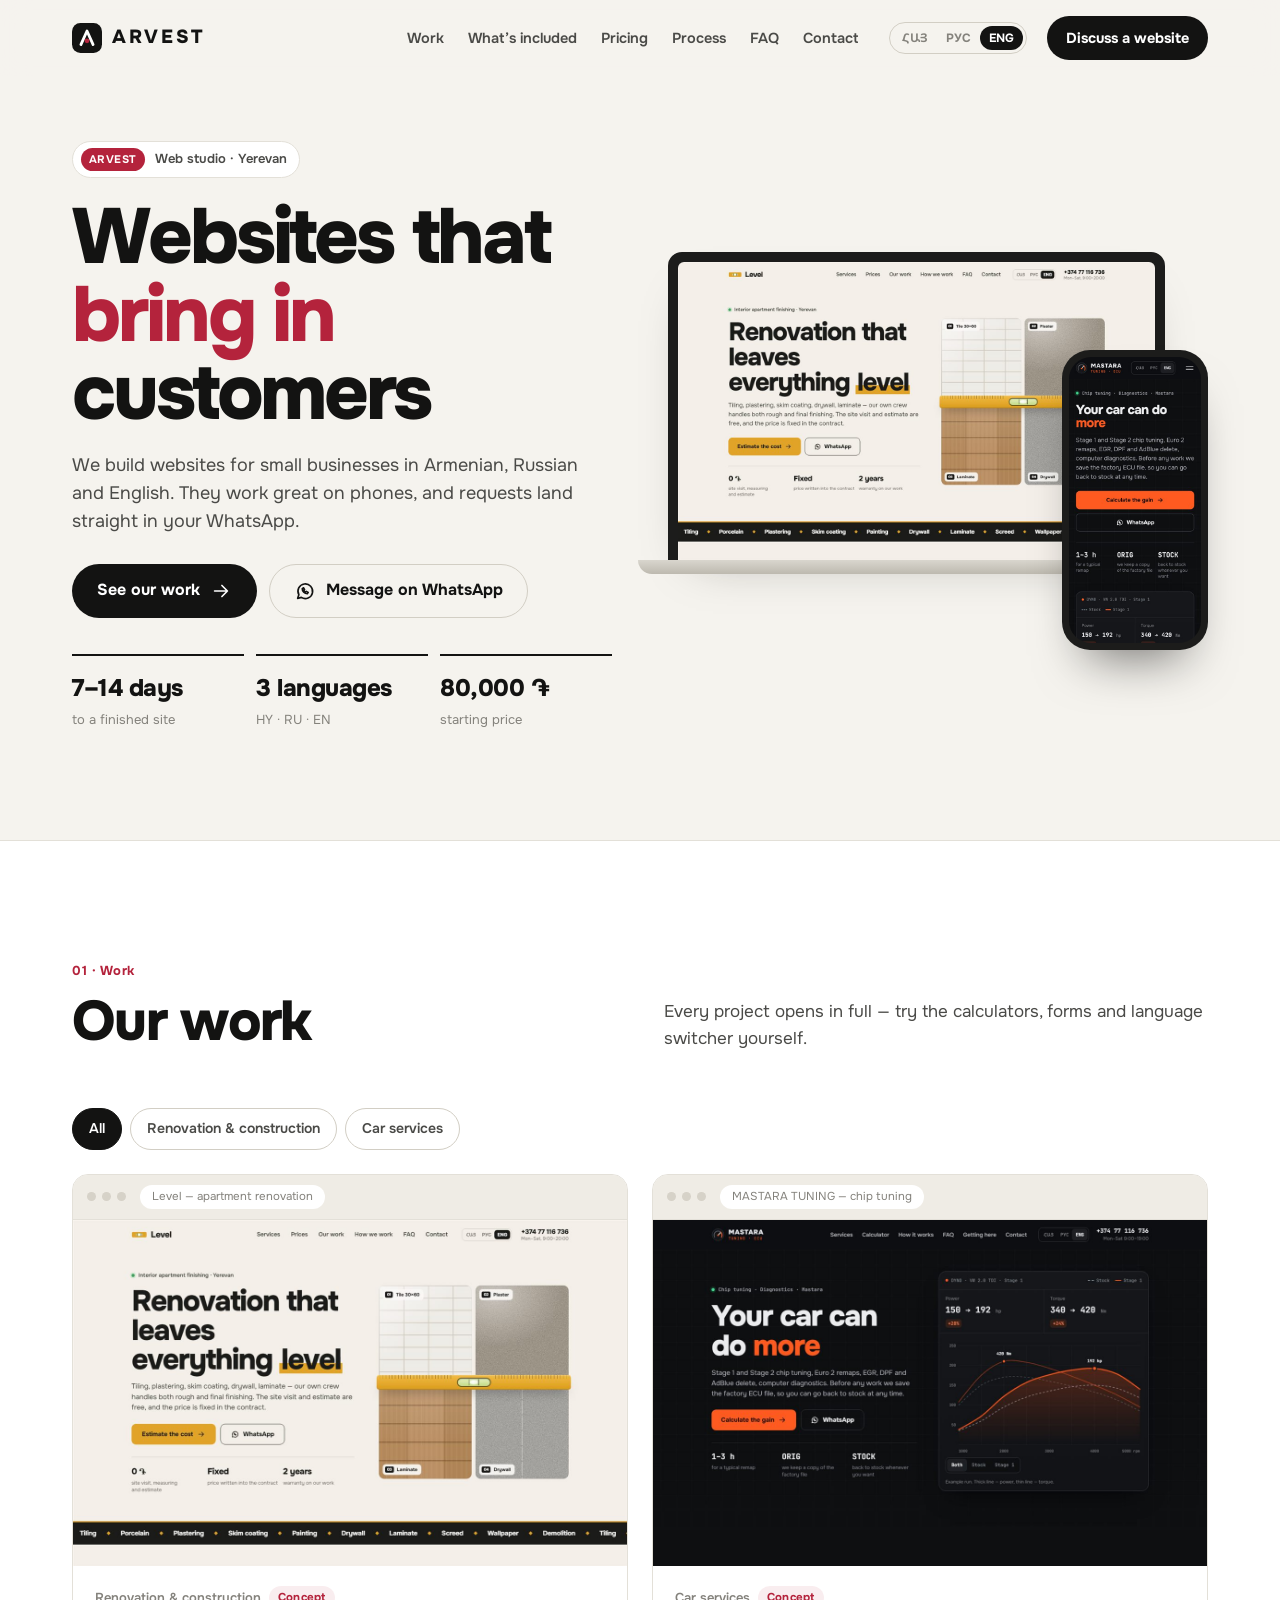
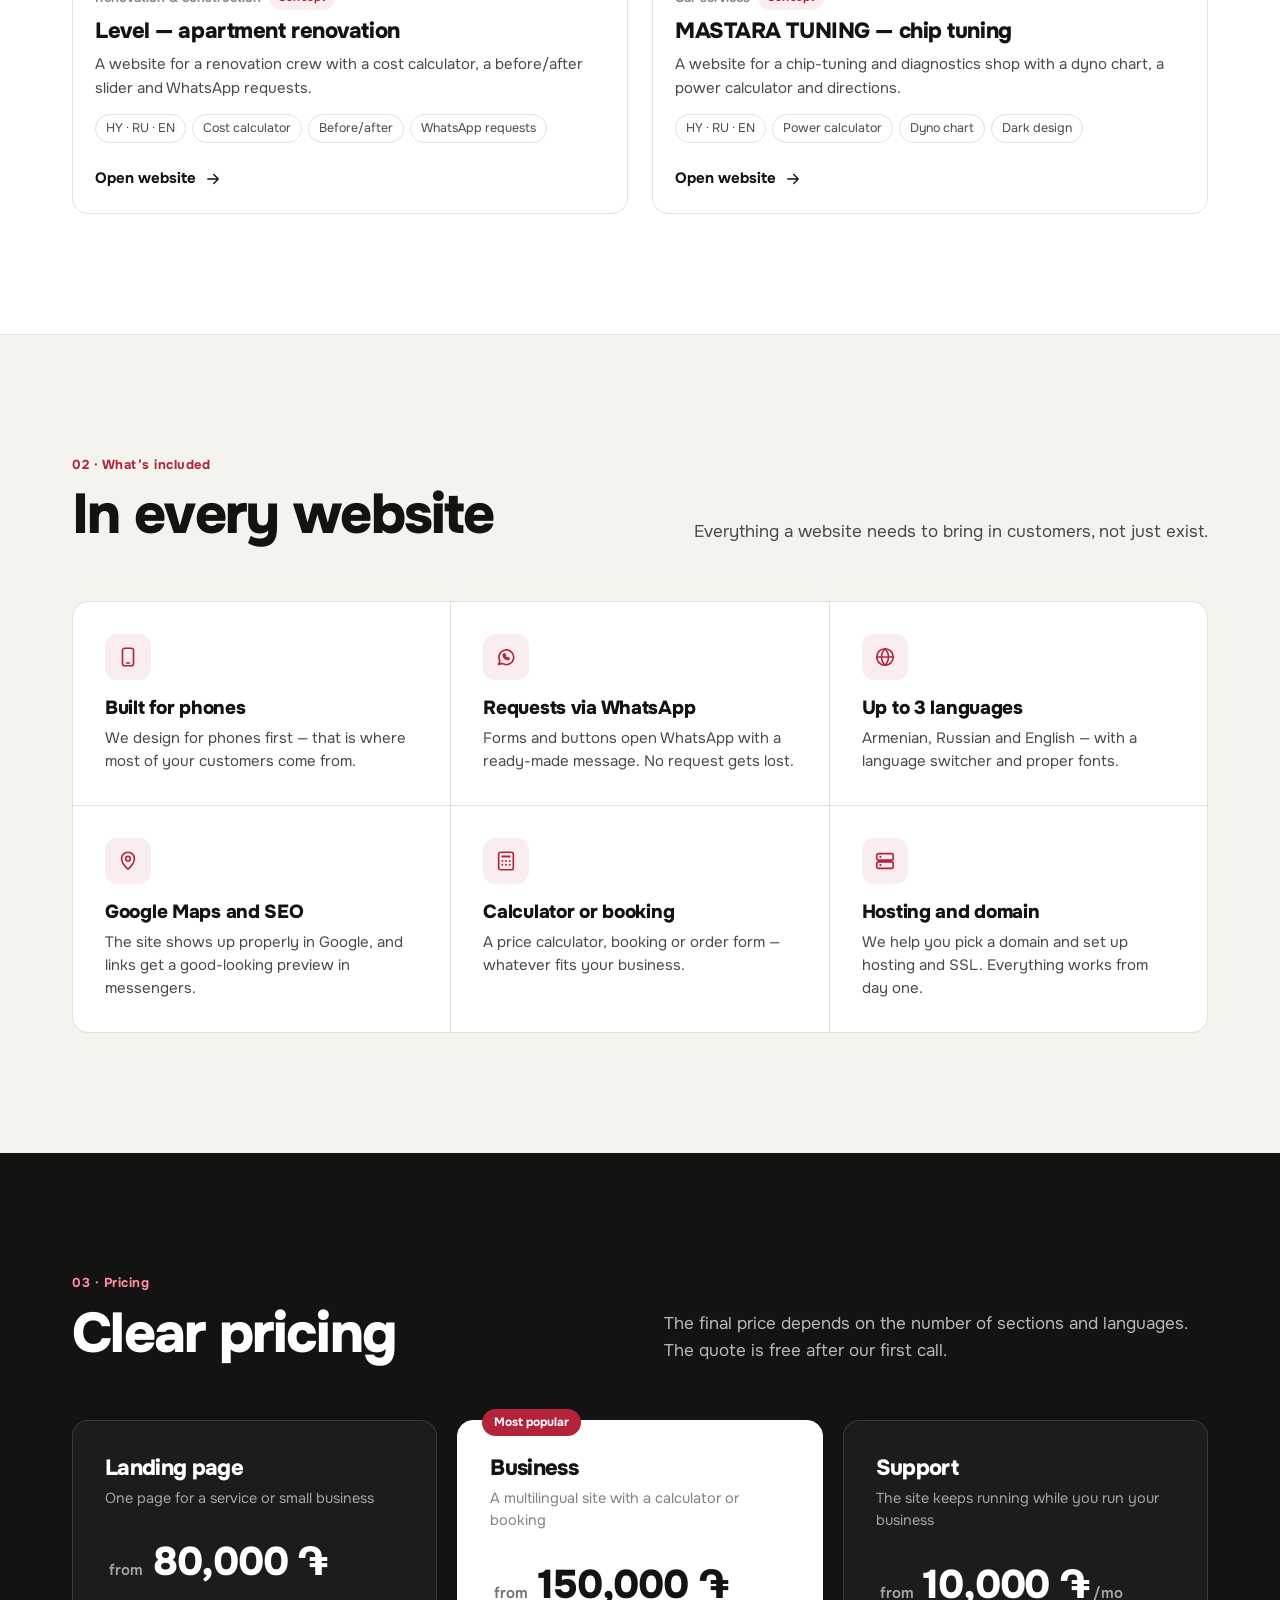
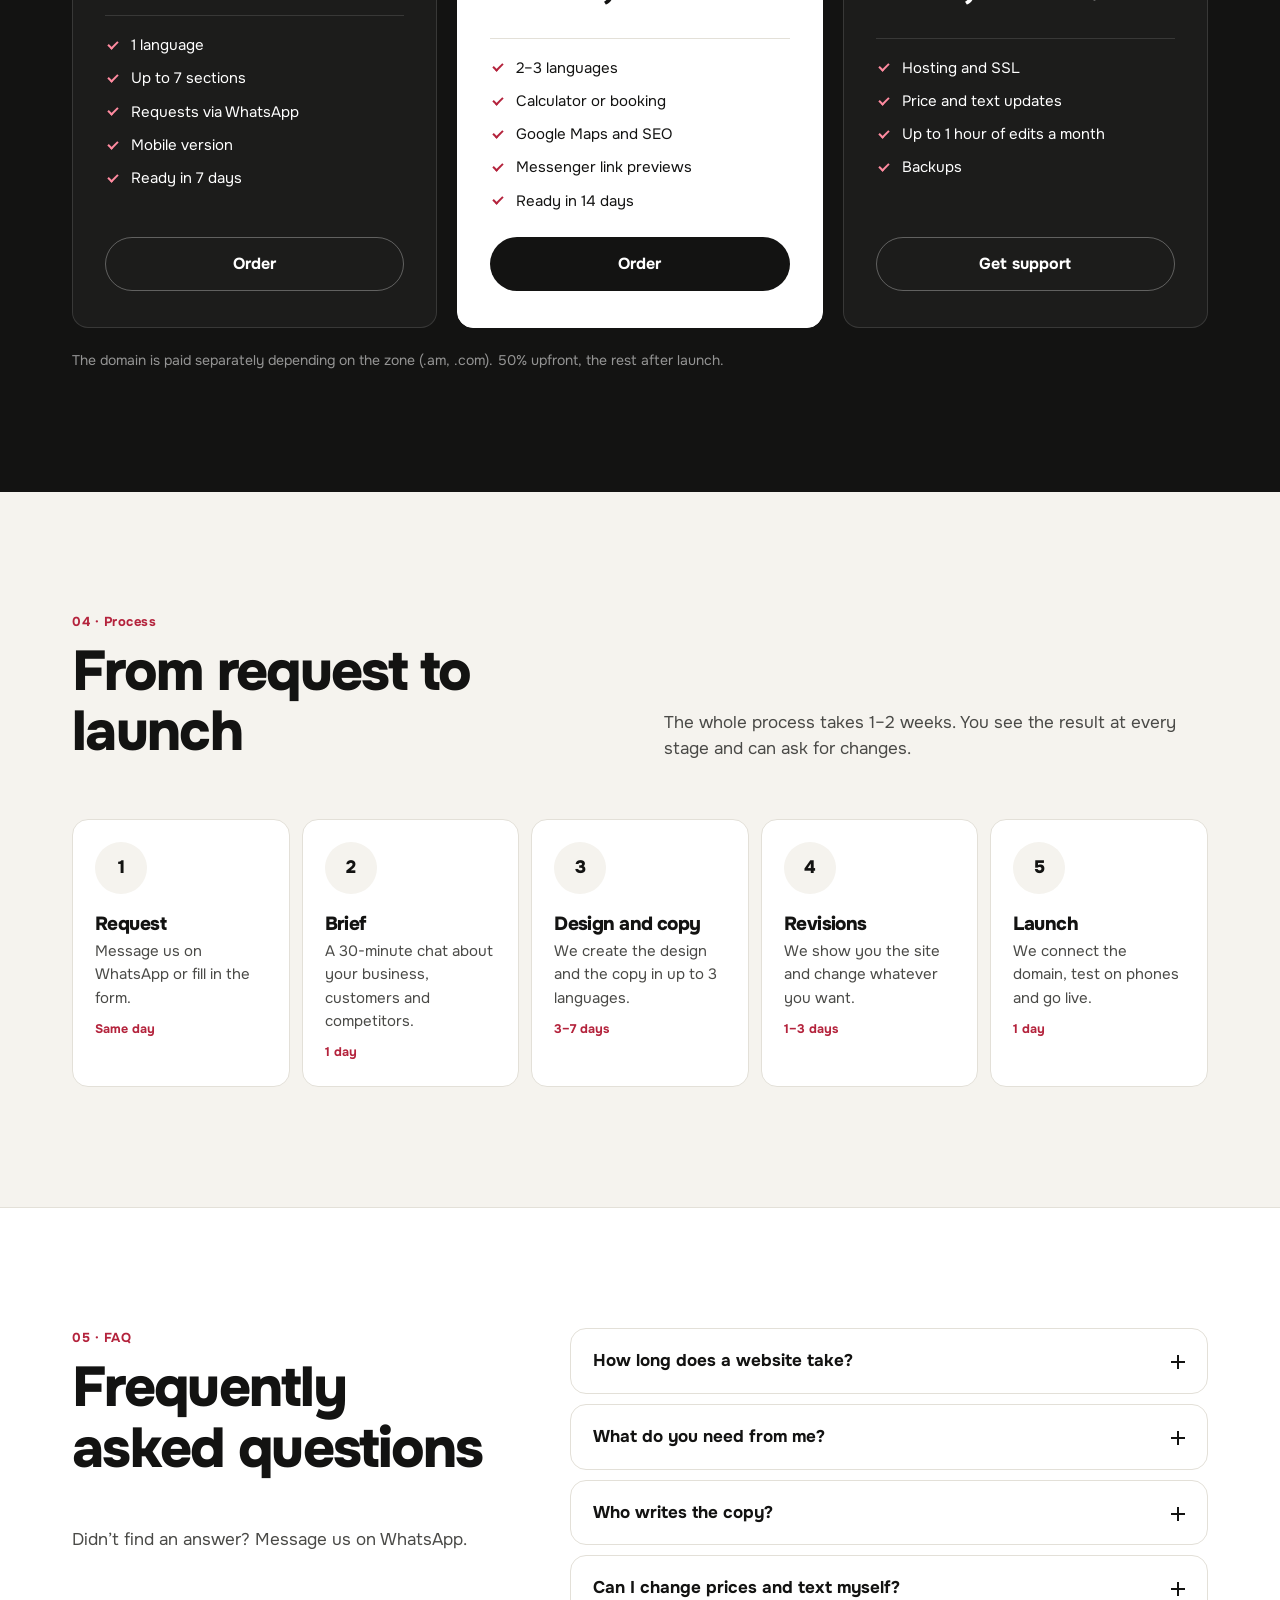
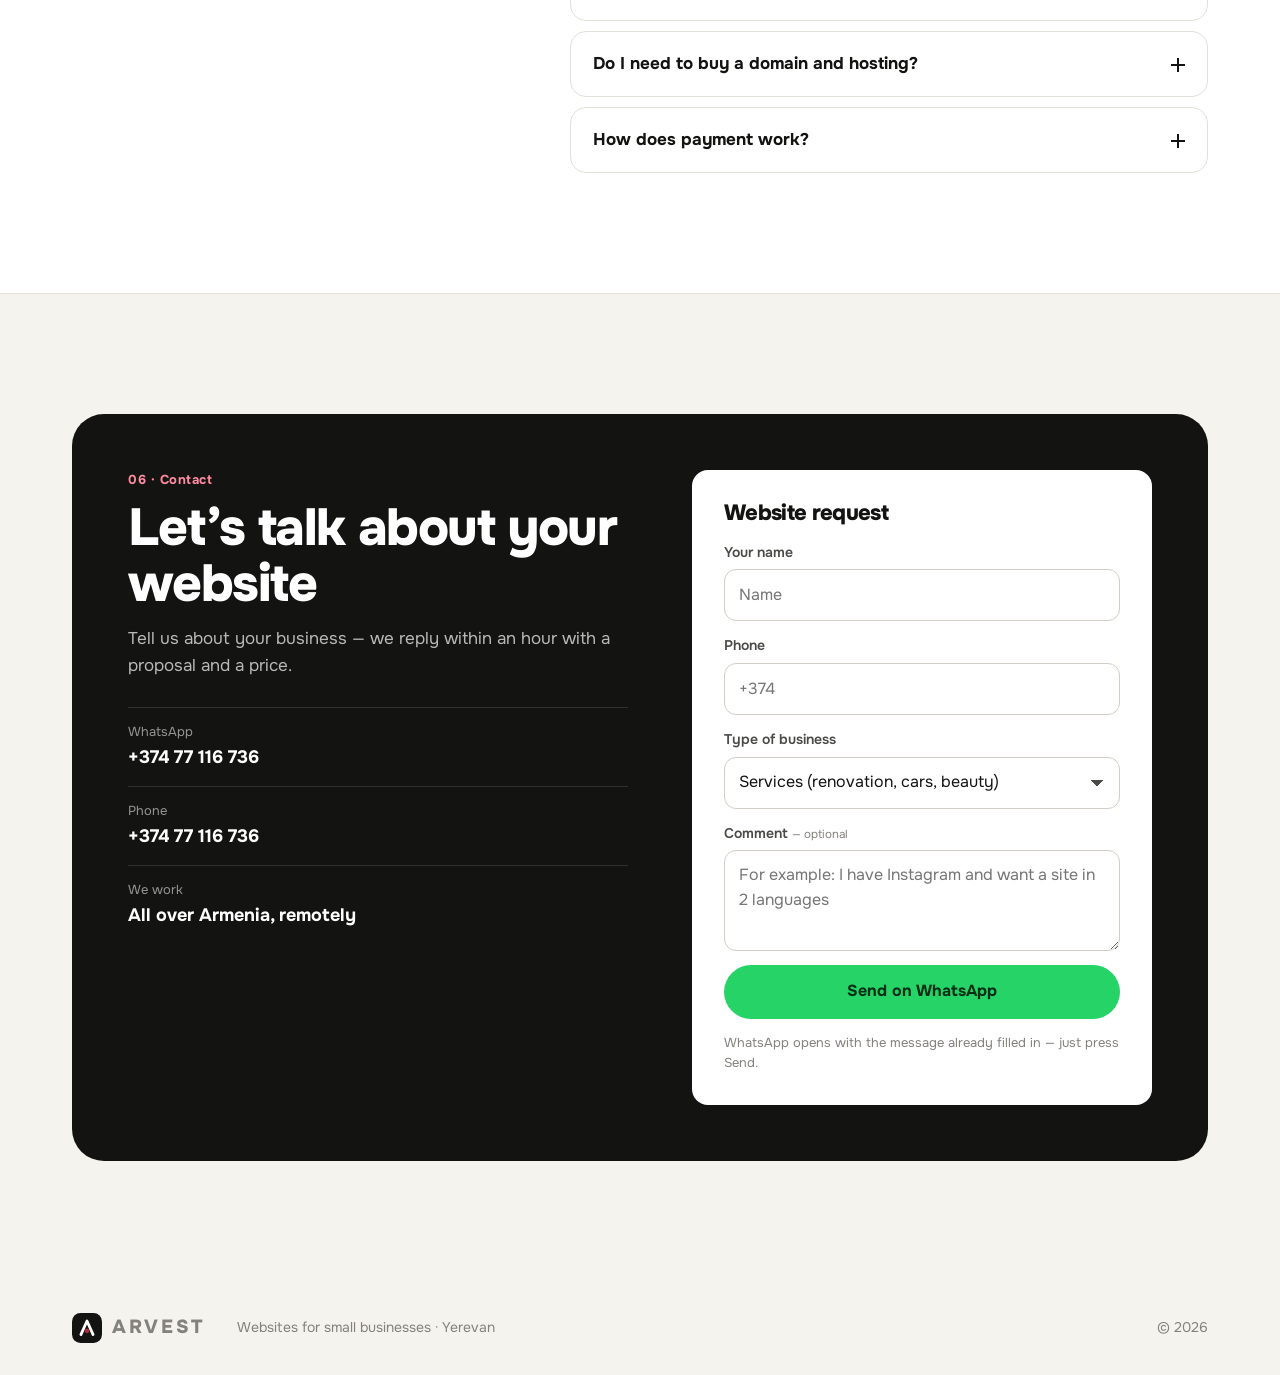
==== commit 4b6d4fb8: "Use the studio phone number +374 77 116 736 everywhere Replace the placeholder number in links, What" ====
--- a/en/index.html
+++ b/en/index.html
@@ -31,7 +31,7 @@
     "@type": "ProfessionalService",
     "name": "ARVEST",
     "description": "Websites for small businesses",
-    "telephone": "+37400000000",
+    "telephone": "+37477116736",
     "areaServed": "AM",
     "address": { "@type": "PostalAddress", "addressLocality": "Yerevan", "addressCountry": "AM" }
   }
@@ -54,8 +54,8 @@
       <a href="#faq">FAQ</a>
       <a href="#contacts">Contact</a>
       <div class="nav__mobile-extra">
-        <a class="btn btn--wa btn--block" href="https://wa.me/37400000000" target="_blank" rel="noopener">Message on WhatsApp</a>
-        <a class="btn btn--ghost btn--block" href="tel:+37400000000">Call: +374 00 000 000</a>
+        <a class="btn btn--wa btn--block" href="https://wa.me/37477116736" target="_blank" rel="noopener">Message on WhatsApp</a>
+        <a class="btn btn--ghost btn--block" href="tel:+37477116736">Call: +374 77 116 736</a>
       </div>
     </nav>
 
@@ -84,7 +84,7 @@
             See our work
             <svg viewBox="0 0 24 24" class="i" aria-hidden="true"><path d="M5 12h14M13 6l6 6-6 6"/></svg>
           </a>
-          <a class="btn btn--ghost" href="https://wa.me/37400000000" target="_blank" rel="noopener">
+          <a class="btn btn--ghost" href="https://wa.me/37477116736" target="_blank" rel="noopener">
             <svg viewBox="0 0 24 24" class="i" aria-hidden="true"><path d="M4 20l1.3-3.9A8 8 0 1 1 8 19z"/><path d="M9 9.5c0 3 2.5 5.5 5.5 5.5l1-1.5-2-1-1 .8a4 4 0 0 1-1.8-1.8l.8-1-1-2z"/></svg>
             Message on WhatsApp
           </a>
@@ -271,8 +271,8 @@
           <h2>Let’s talk about your website</h2>
           <p class="contact__lead">Tell us about your business — we reply within an hour with a proposal and a price.</p>
           <ul class="contact__list">
-            <li><span class="contact__k">WhatsApp</span><a href="https://wa.me/37400000000" target="_blank" rel="noopener">+374 00 000 000</a></li>
-            <li><span class="contact__k">Phone</span><a href="tel:+37400000000">+374 00 000 000</a></li>
+            <li><span class="contact__k">WhatsApp</span><a href="https://wa.me/37477116736" target="_blank" rel="noopener">+374 77 116 736</a></li>
+            <li><span class="contact__k">Phone</span><a href="tel:+37477116736">+374 77 116 736</a></li>
             <li><span class="contact__k">We work</span><b>All over Armenia, remotely</b></li>
           </ul>
         </div>
@@ -314,7 +314,7 @@
 
 <div class="mbar">
   <a class="btn btn--primary" href="#works">Our work</a>
-  <a class="btn btn--wa" href="https://wa.me/37400000000" target="_blank" rel="noopener">
+  <a class="btn btn--wa" href="https://wa.me/37477116736" target="_blank" rel="noopener">
     <svg viewBox="0 0 24 24" class="i" aria-hidden="true"><path d="M4 20l1.3-3.9A8 8 0 1 1 8 19z"/></svg>
     WhatsApp
   </a>
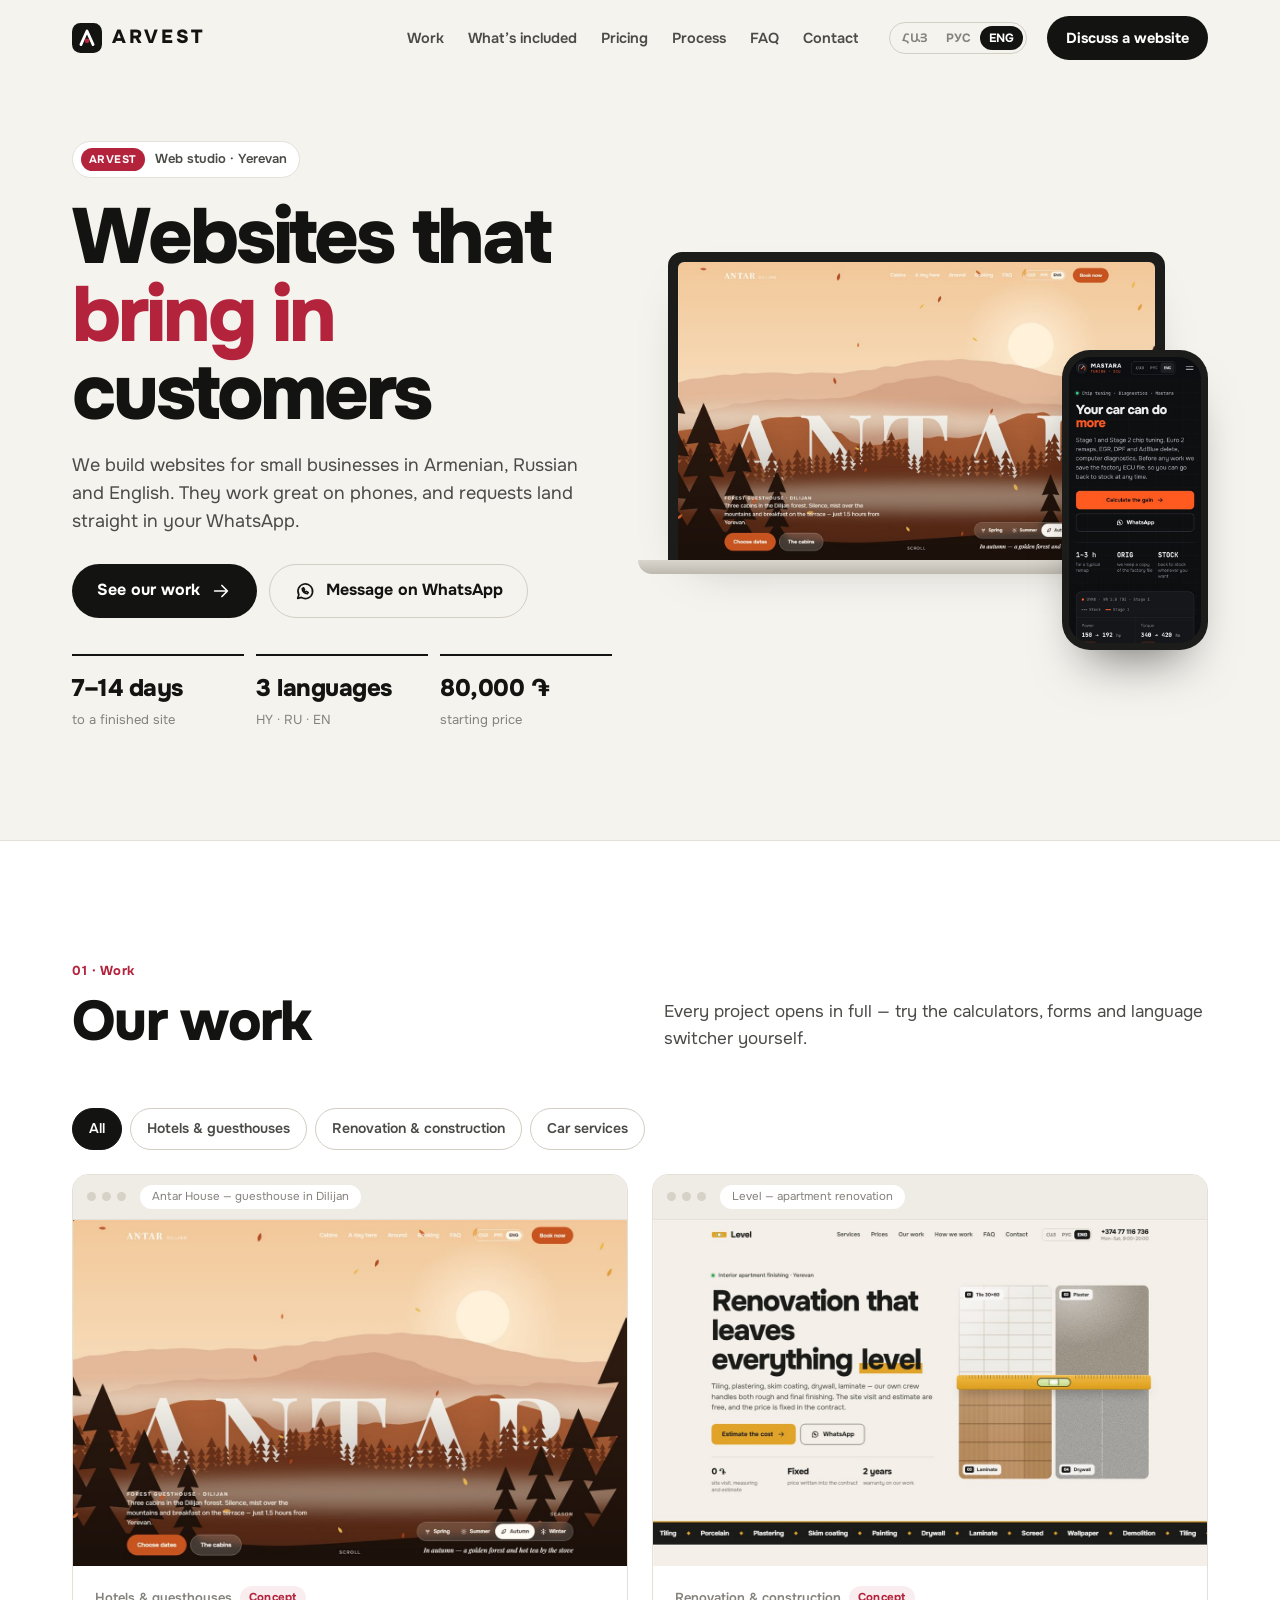
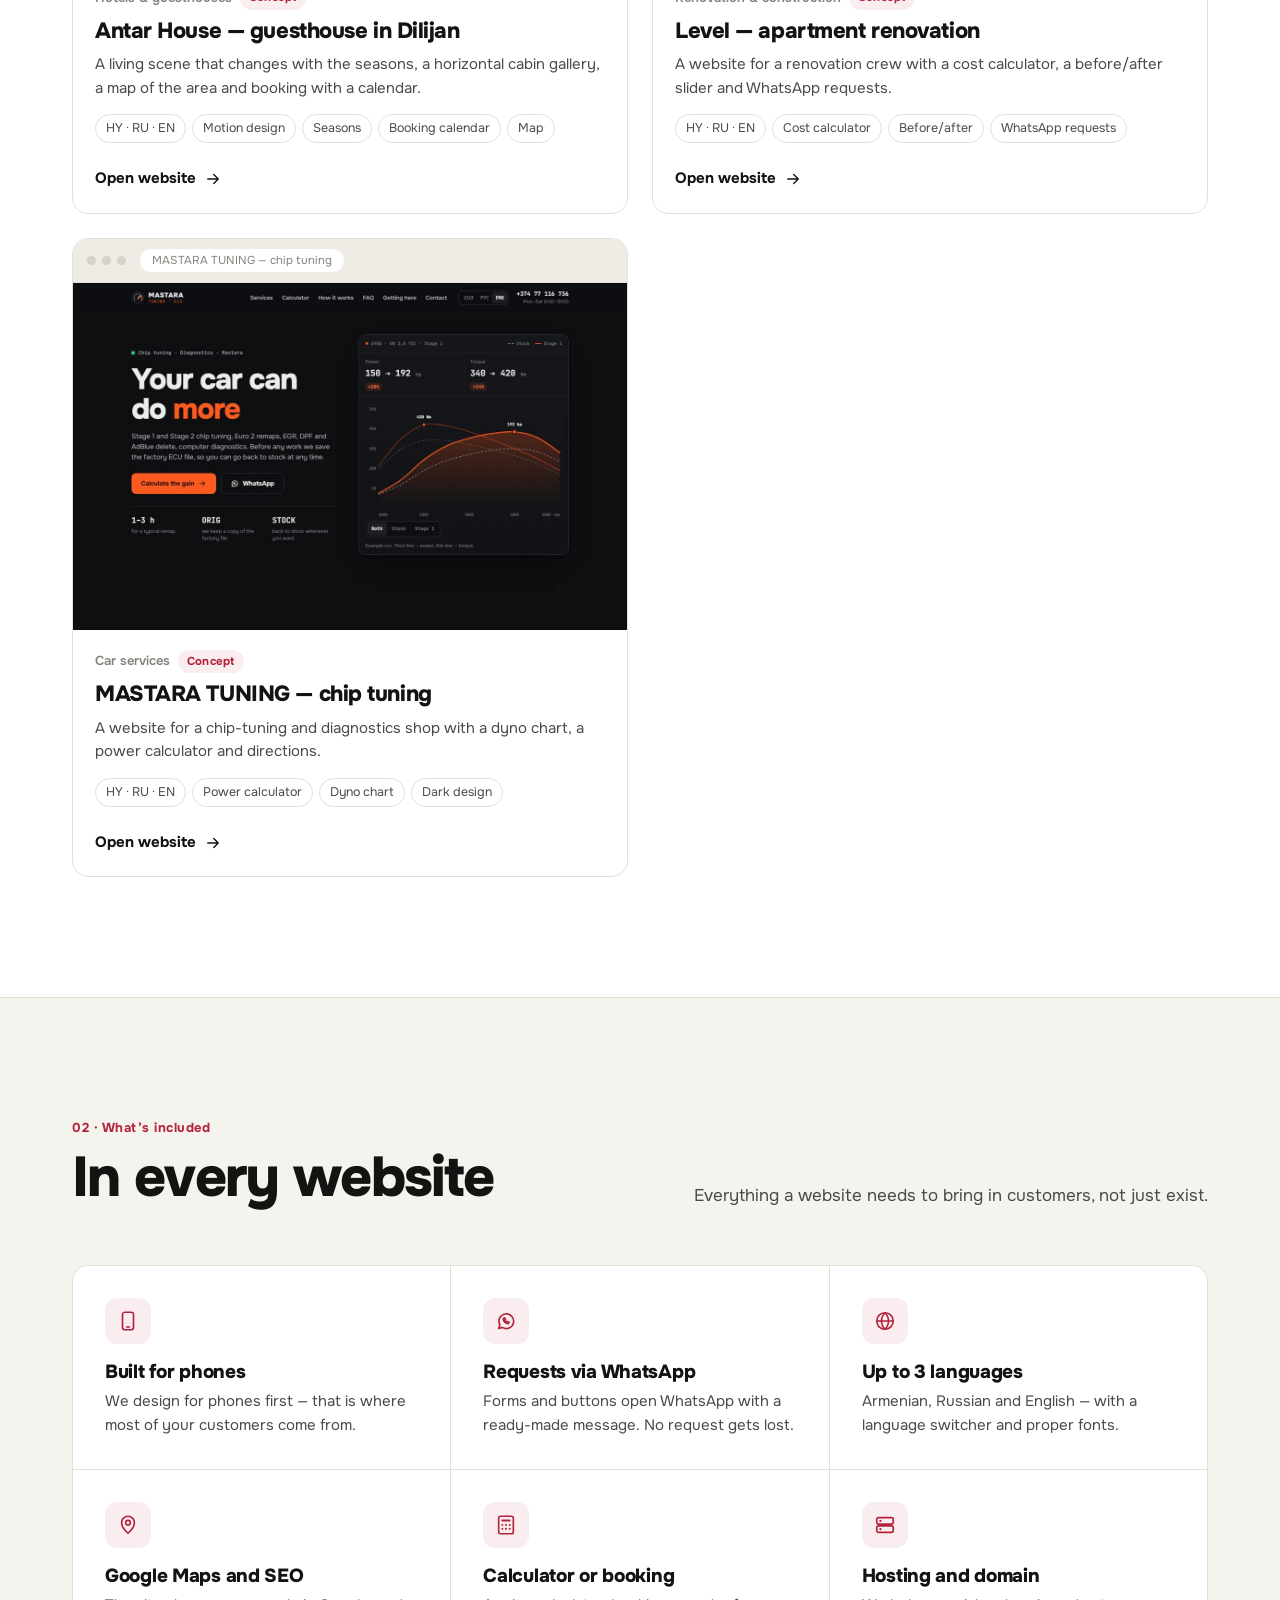
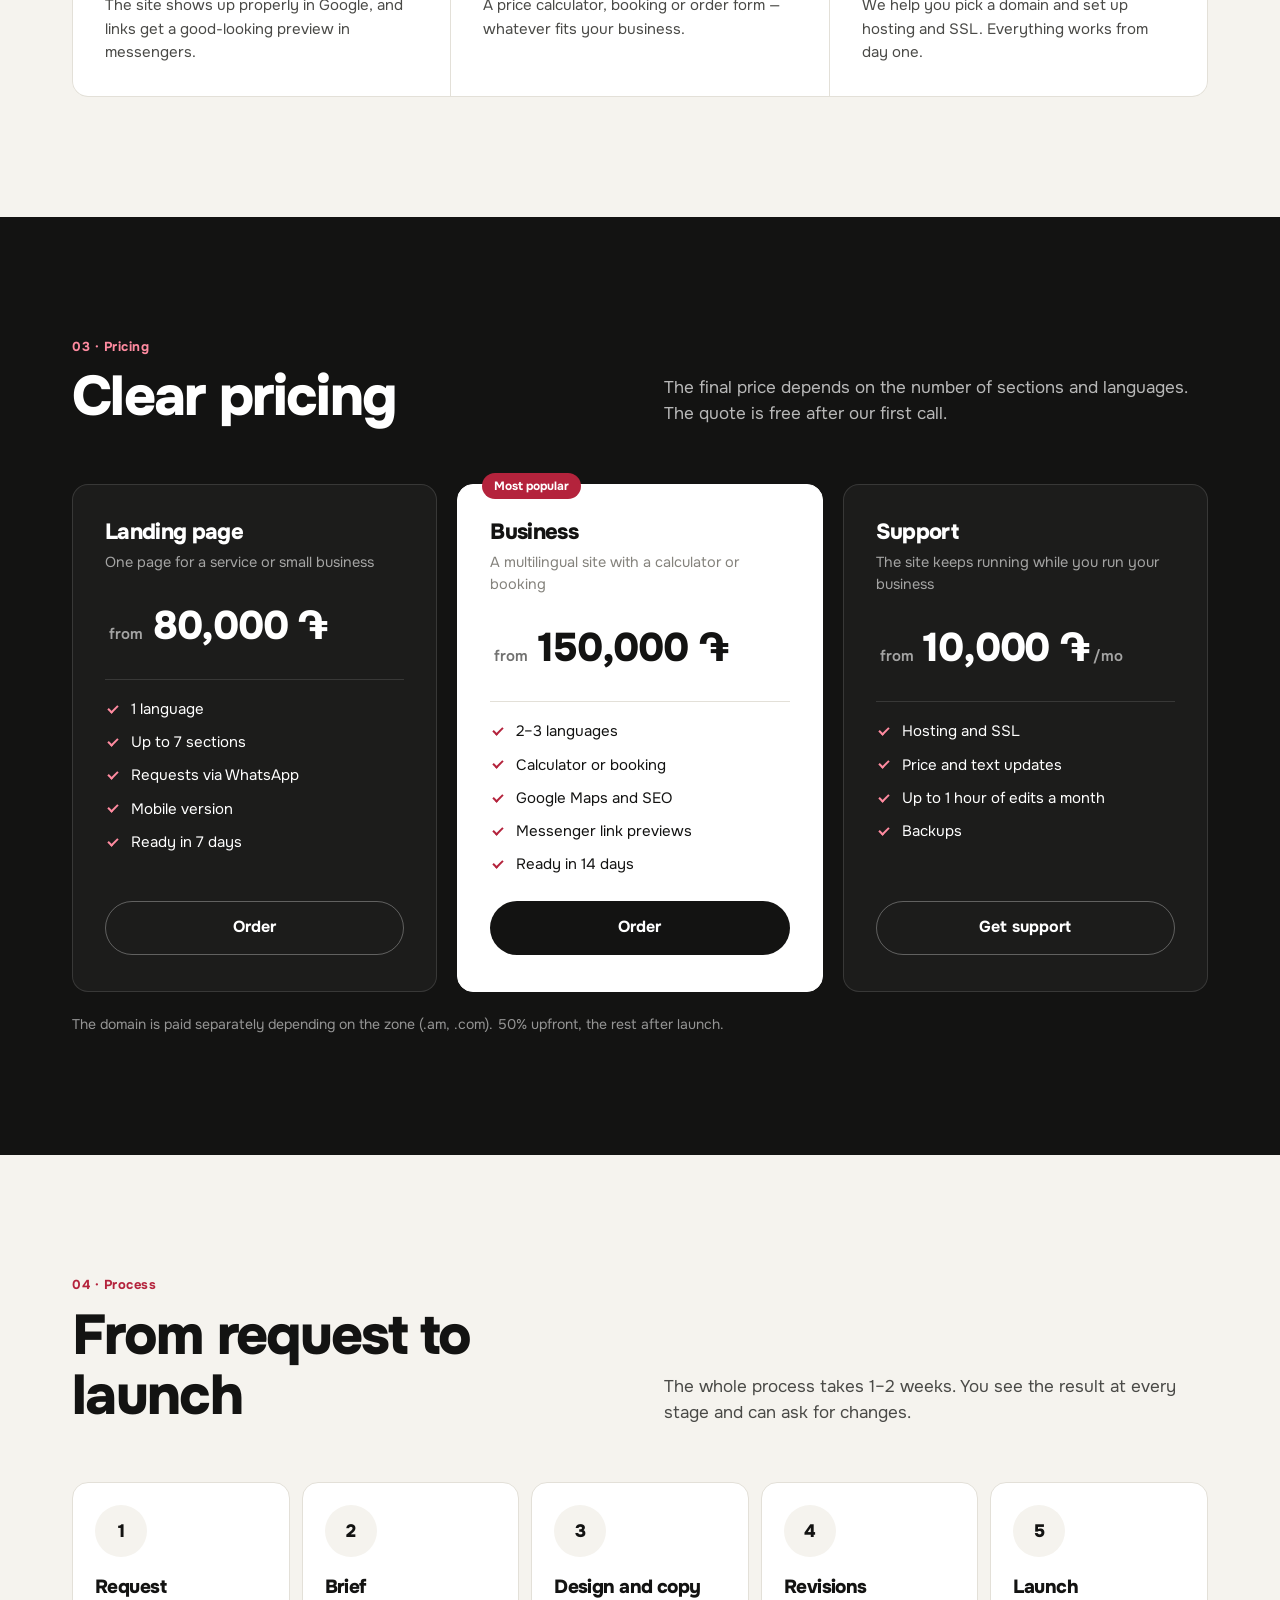
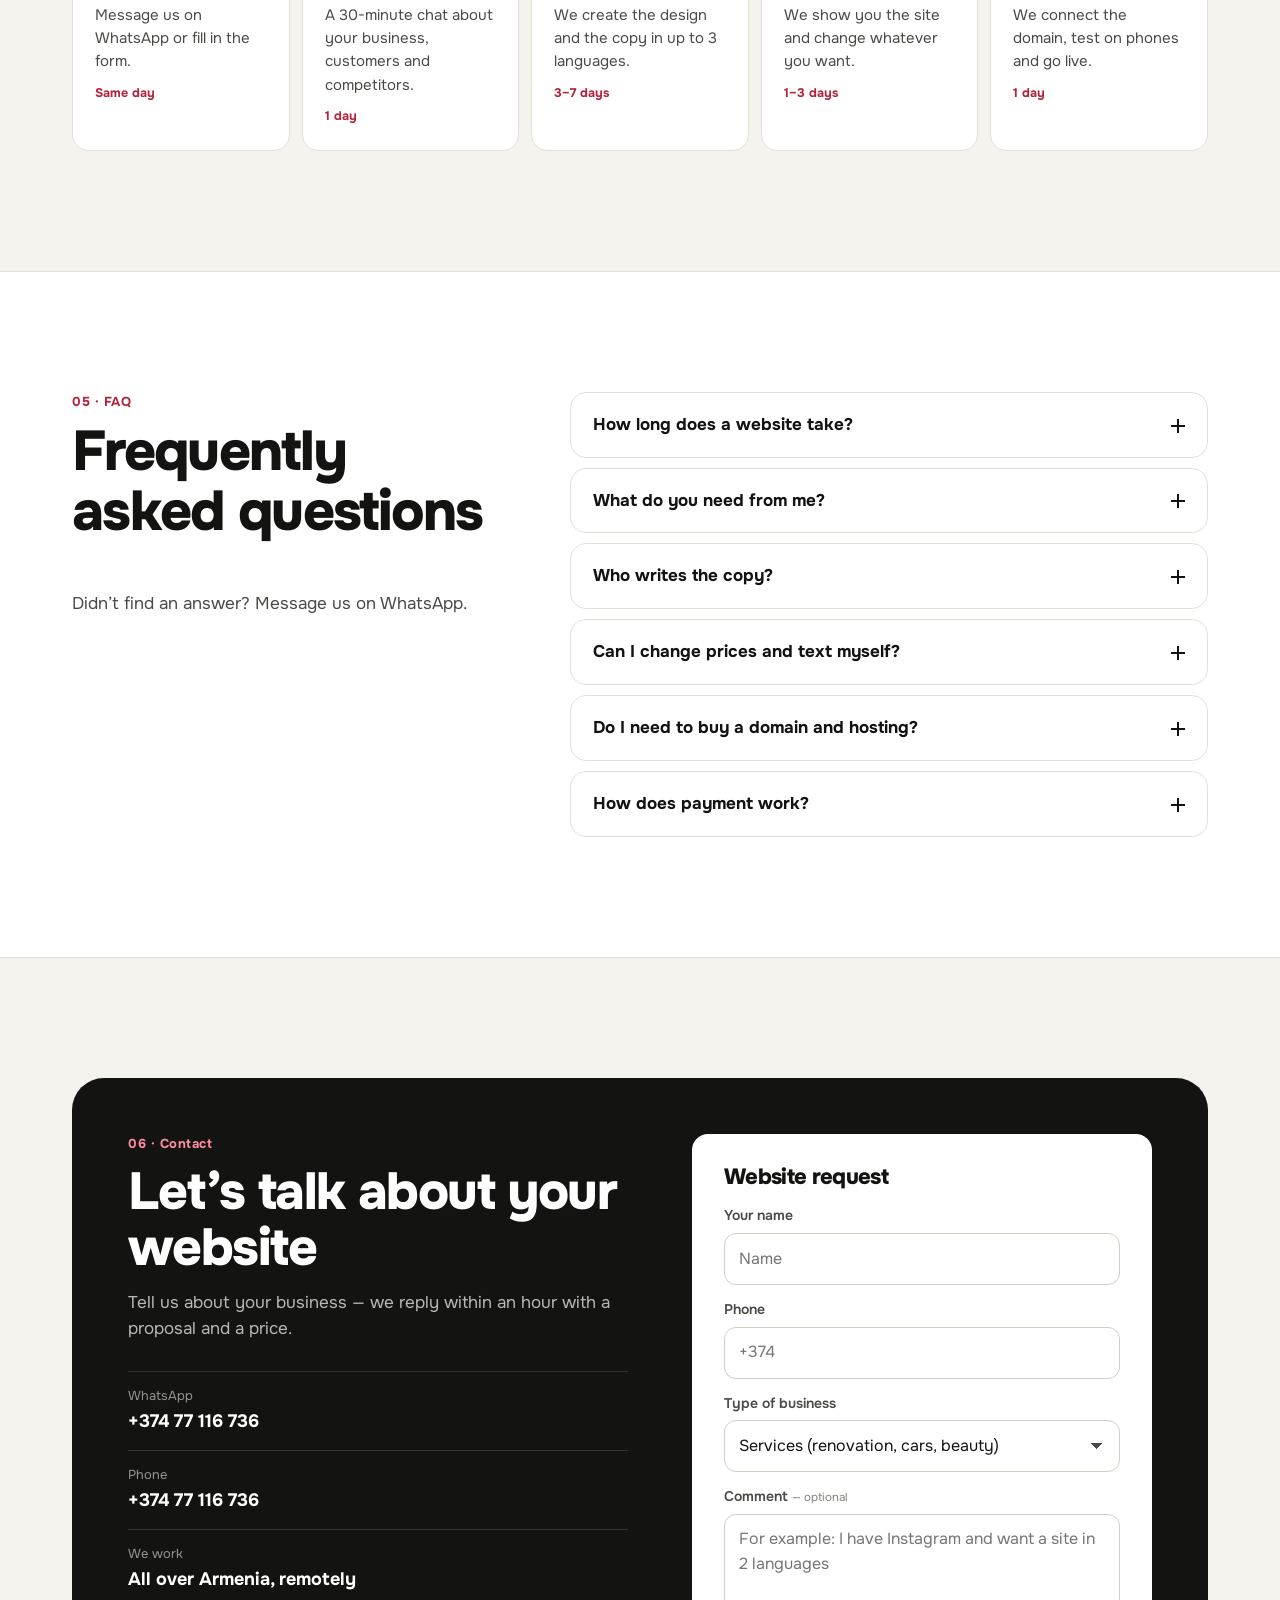
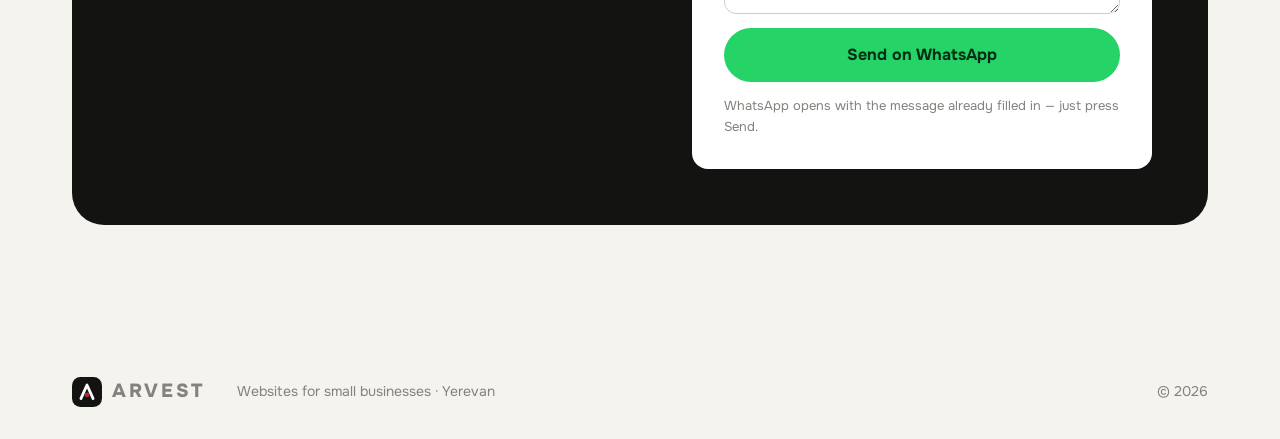
==== commit b974a0f4: "Add Antar House guesthouse demo with motion design New concept project in HY/RU/EN: layered forest s" ====
--- a/en/index.html
+++ b/en/index.html
@@ -98,7 +98,7 @@
 
       <div class="devices" aria-hidden="true">
         <div class="laptop">
-          <div class="laptop__screen"><img src="../img/projects/renovation-en.jpg" alt="" width="1200" height="750"></div>
+          <div class="laptop__screen"><img src="../img/projects/guesthouse-en.jpg" alt="" width="1200" height="750"></div>
           <div class="laptop__base"></div>
         </div>
         <div class="phone"><img src="../img/projects/tuning-mobile-en.jpg" alt="" width="390" height="844"></div>
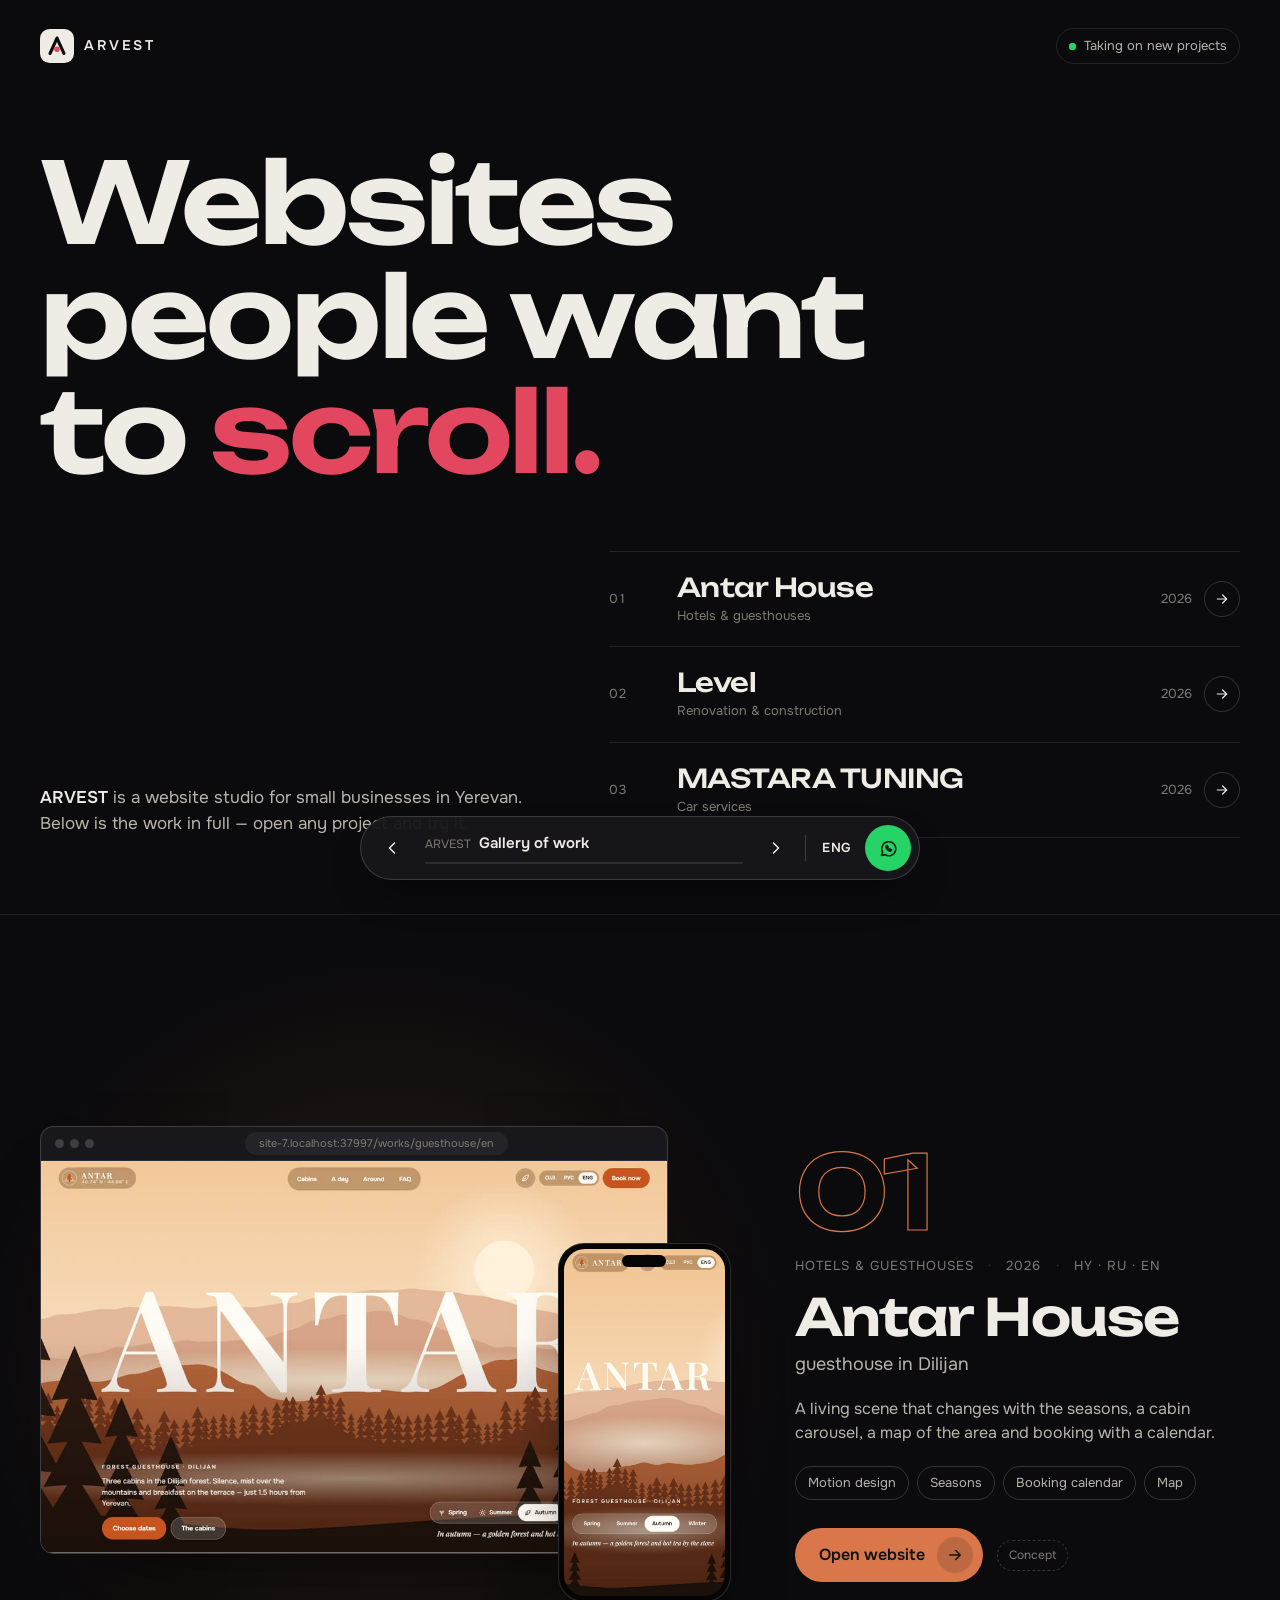
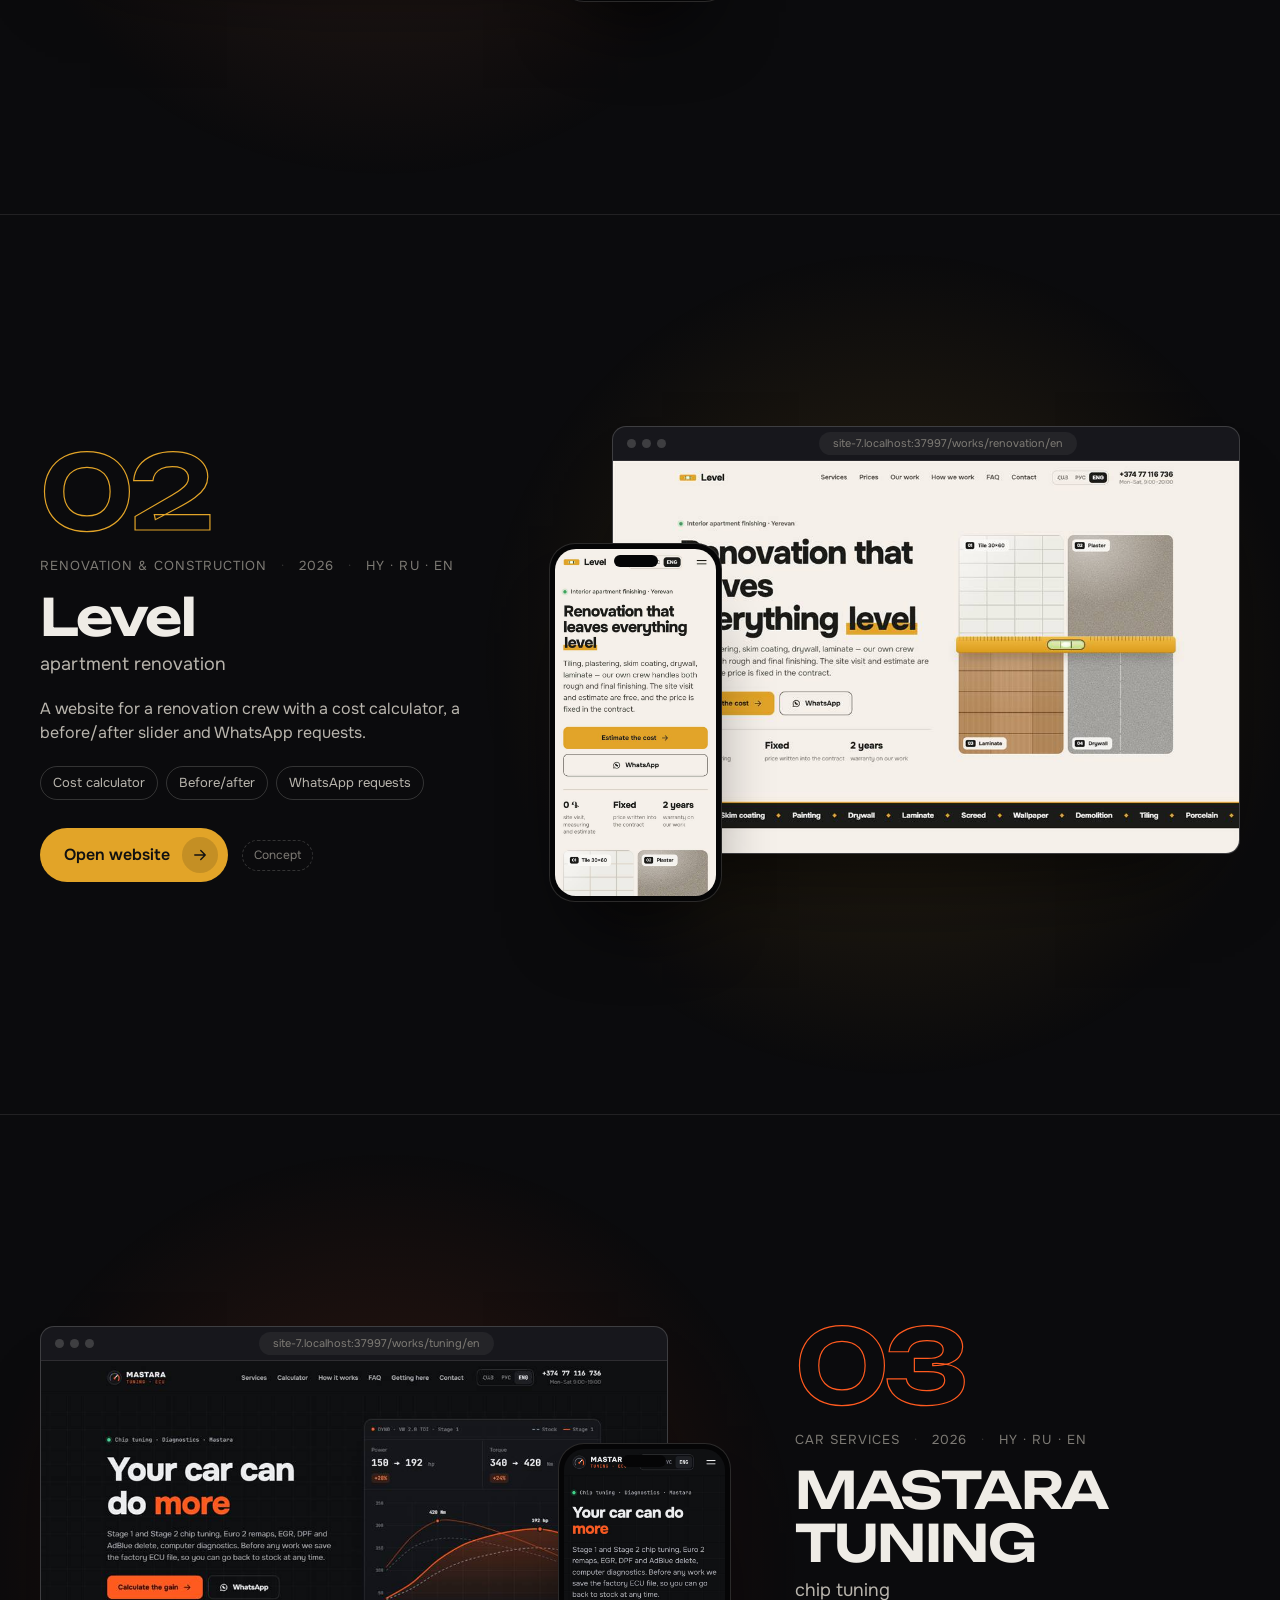
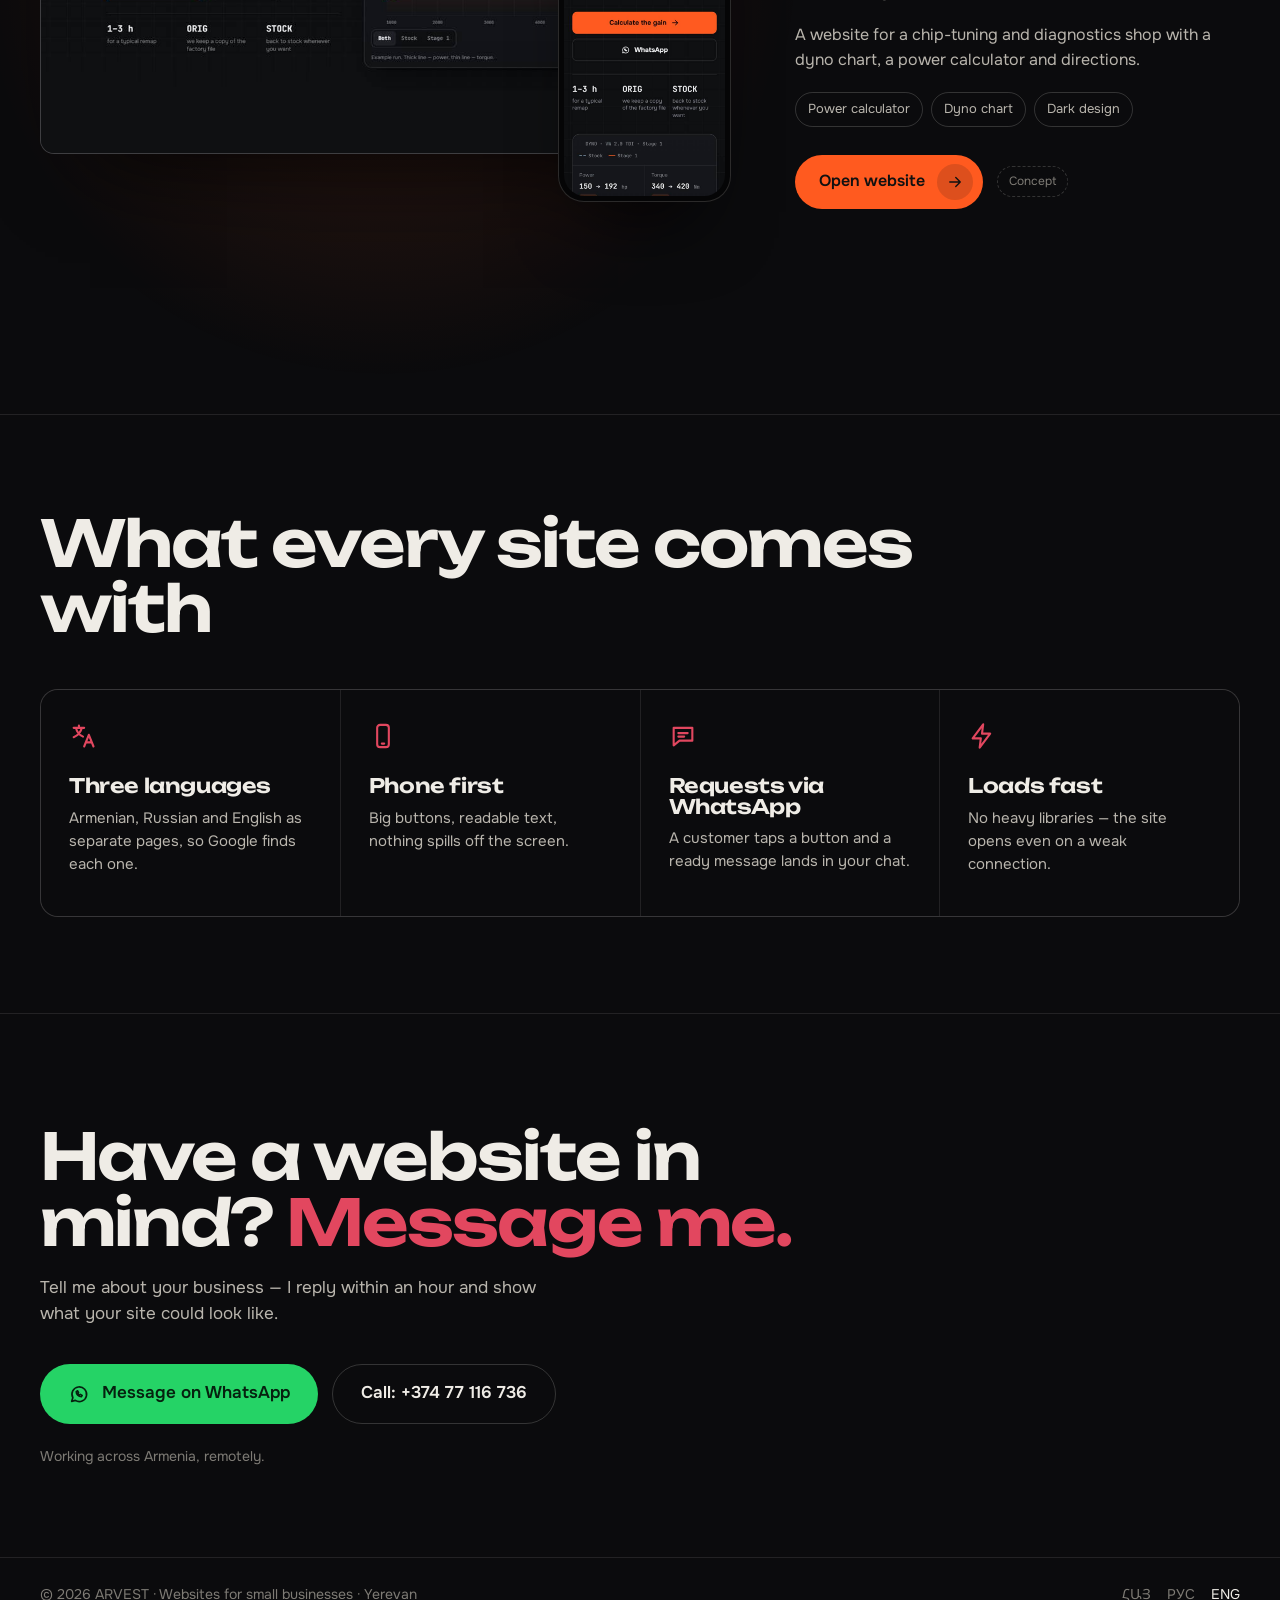
==== commit 6c381ec0: "ARVEST: rebuild the studio site as a dark gallery of work - No header bar: a floating "exhibit label" ====
--- a/en/index.html
+++ b/en/index.html
@@ -3,11 +3,11 @@
 <head>
   <meta charset="utf-8">
   <meta name="viewport" content="width=device-width, initial-scale=1, viewport-fit=cover">
-  <title>ARVEST — websites for small businesses in Armenia</title>
-  <meta name="description" content="Modern websites for small businesses: in 3 languages, built for phones, with requests straight to WhatsApp. Ready in 7–14 days. From 80,000 ֏.">
-  <meta name="theme-color" content="#F5F3EE">
-  <meta property="og:title" content="ARVEST — websites for small businesses">
-  <meta property="og:description" content="In 3 languages, built for phones, requests via WhatsApp. Ready in 7–14 days.">
+  <title>ARVEST — website studio · work</title>
+  <meta name="description" content="Work by ARVEST: websites for small businesses in Armenia. Every project opens in full — try it yourself.">
+  <meta name="theme-color" content="#0B0B0D">
+  <meta property="og:title" content="ARVEST — websites people want to scroll">
+  <meta property="og:description" content="A gallery of work: in 3 languages, made for phones, fast.">
   <meta property="og:type" content="website">
   <meta property="og:url" content="https://razners.github.io/en/">
   <meta property="og:locale" content="en_US">
@@ -23,302 +23,83 @@
   <link rel="icon" href="../favicon.svg" type="image/svg+xml">
   <link rel="preconnect" href="https://fonts.googleapis.com">
   <link rel="preconnect" href="https://fonts.gstatic.com" crossorigin>
-  <link href="https://fonts.googleapis.com/css2?family=Noto+Sans+Armenian:wght@400;500;600;700;800&family=Onest:wght@400;500;600;700;800&display=swap" rel="stylesheet">
+  <link href="https://fonts.googleapis.com/css2?family=Noto+Sans+Armenian:wght@400;600;700&family=Onest:wght@400;600&family=Unbounded:wght@500;600&display=swap" rel="stylesheet">
   <link rel="stylesheet" href="../css/style.css">
+  <script>(function (h) { var s = location.search.indexOf('noanim') > -1, r = window.matchMedia && matchMedia('(prefers-reduced-motion: reduce)').matches; h.classList.add('js', s ? 'static' : (r || !('IntersectionObserver' in window) ? 'calm' : 'anim')); })(document.documentElement);</script>
   <script type="application/ld+json">
   {
     "@context": "https://schema.org",
     "@type": "ProfessionalService",
     "name": "ARVEST",
-    "description": "Websites for small businesses",
+    "description": "Websites for small businesses · Yerevan",
     "telephone": "+37477116736",
     "areaServed": "AM",
+    "url": "https://razners.github.io/en/",
     "address": { "@type": "PostalAddress", "addressLocality": "Yerevan", "addressCountry": "AM" }
   }
   </script>
 </head>
 <body>
 
-<header class="header">
-  <div class="container header__row">
-    <a class="logo" href="#top" aria-label="ARVEST — home">
-      <svg class="logo__mark" viewBox="0 0 32 32" aria-hidden="true"><rect width="32" height="32" rx="9" fill="#131312"/><path d="M9.5 23 16 8.5 22.5 23" fill="none" stroke="#fff" stroke-width="3" stroke-linecap="round" stroke-linejoin="round"/><circle cx="16" cy="19" r="2.6" fill="#B4233C"/></svg>
-      <span>ARVEST</span>
-    </a>
-
-    <nav class="nav" id="nav" aria-label="Main menu">
-      <a href="#works">Work</a>
-      <a href="#included">What’s included</a>
-      <a href="#prices">Pricing</a>
-      <a href="#process">Process</a>
-      <a href="#faq">FAQ</a>
-      <a href="#contacts">Contact</a>
-      <div class="nav__mobile-extra">
-        <a class="btn btn--wa btn--block" href="https://wa.me/37477116736" target="_blank" rel="noopener">Message on WhatsApp</a>
-        <a class="btn btn--ghost btn--block" href="tel:+37477116736">Call: +374 77 116 736</a>
-      </div>
-    </nav>
-
-    <div class="lang" aria-label="Language">
-      <a href="../" hreflang="hy" lang="hy" data-lang>ՀԱՅ</a>
-      <a href="../ru/" hreflang="ru" lang="ru" data-lang>РУС</a>
-      <span class="is-active">ENG</span>
+<main id="top">
+  <section class="intro" id="intro" data-tag="intro">
+    <div class="container intro__top">
+      <a class="mark" href="#top" aria-label="ARVEST — home"><svg viewBox="0 0 32 32" aria-hidden="true"><rect width="32" height="32" rx="9" fill="#EFECE6"/><path d="M9.5 23 16 8.5 22.5 23" fill="none" stroke="#0B0B0D" stroke-width="3" stroke-linecap="round" stroke-linejoin="round"/><circle cx="16" cy="19" r="2.6" fill="#E2475F"/></svg><span>ARVEST</span></a>
+      <span class="status"><i aria-hidden="true"></i>Taking on new projects</span>
     </div>
-
-    <a class="btn btn--primary header__cta" href="#contacts">Discuss a website</a>
-
-    <button class="burger" type="button" aria-label="Open menu" aria-expanded="false" aria-controls="nav"><span></span><span></span></button>
-  </div>
-</header>
-
-<main id="top">
-
-  <section class="hero">
-    <div class="container hero__grid">
-      <div>
-        <p class="eyebrow"><b>ARVEST</b>Web studio · Yerevan</p>
-        <h1>Websites that <em>bring in</em> customers</h1>
-        <p class="lead">We build websites for small businesses in Armenian, Russian and English. They work great on phones, and requests land straight in your WhatsApp.</p>
-        <div class="hero__cta">
-          <a class="btn btn--primary" href="#works">
-            See our work
-            <svg viewBox="0 0 24 24" class="i" aria-hidden="true"><path d="M5 12h14M13 6l6 6-6 6"/></svg>
-          </a>
-          <a class="btn btn--ghost" href="https://wa.me/37477116736" target="_blank" rel="noopener">
-            <svg viewBox="0 0 24 24" class="i" aria-hidden="true"><path d="M4 20l1.3-3.9A8 8 0 1 1 8 19z"/><path d="M9 9.5c0 3 2.5 5.5 5.5 5.5l1-1.5-2-1-1 .8a4 4 0 0 1-1.8-1.8l.8-1-1-2z"/></svg>
-            Message on WhatsApp
-          </a>
-        </div>
-        <ul class="hero__stats">
-          <li><b>7–14 days</b><span>to a finished site</span></li>
-          <li><b>3 languages</b><span>HY · RU · EN</span></li>
-          <li><b>80,000 ֏</b><span>starting price</span></li>
-        </ul>
-      </div>
-
-      <div class="devices" aria-hidden="true">
-        <div class="laptop">
-          <div class="laptop__screen"><img src="../img/projects/guesthouse-en.jpg" alt="" width="1200" height="750"></div>
-          <div class="laptop__base"></div>
-        </div>
-        <div class="phone"><img src="../img/projects/tuning-mobile-en.jpg" alt="" width="390" height="844"></div>
+    <div class="container intro__body">
+      <h1 aria-label="Websites people want to scroll"><span aria-hidden="true"><span class="ln"><span style="--i:0">Websites</span></span><span class="ln"><span style="--i:1">people want</span></span><span class="ln"><span style="--i:2">to <em>scroll.</em></span></span></span></h1>
+      <div class="intro__foot">
+        <p class="intro__lead"><b>ARVEST</b> is a website studio for small businesses in Yerevan. Below is the work in full — open any project and try it.</p>
+        <!-- Указатель и галерея строятся из data/projects.json (админка: app.pagescms.org) -->
+        <ol class="index" id="index" aria-label="List of work"><li><a href="../works/guesthouse/en/"><span class="index__n">01</span><span><span class="index__t">Antar House</span></span><span class="index__go"><svg class="i" viewBox="0 0 24 24" aria-hidden="true"><path d="M5 12h14M13 6l6 6-6 6"/></svg></span></a></li><li><a href="../works/renovation/en/"><span class="index__n">02</span><span><span class="index__t">Level</span></span><span class="index__go"><svg class="i" viewBox="0 0 24 24" aria-hidden="true"><path d="M5 12h14M13 6l6 6-6 6"/></svg></span></a></li><li><a href="../works/tuning/en/"><span class="index__n">03</span><span><span class="index__t">MASTARA TUNING</span></span><span class="index__go"><svg class="i" viewBox="0 0 24 24" aria-hidden="true"><path d="M5 12h14M13 6l6 6-6 6"/></svg></span></a></li></ol>
       </div>
     </div>
   </section>
 
-  <section class="section section--paper" id="works">
+  <section class="gallery" id="works" aria-label="Work"></section>
+
+  <section class="basics" id="basics" data-tag="basics">
     <div class="container">
-      <div class="sec-head reveal">
-        <div>
-          <p class="sec-head__num">01 · Work</p>
-          <h2>Our work</h2>
-        </div>
-        <p class="sec-head__text">Every project opens in full — try the calculators, forms and language switcher yourself.</p>
-      </div>
-      <div class="filters" id="filters" role="group" aria-label="Industry"></div>
-      <!-- Cards are built from data/projects.json (admin: app.pagescms.org) -->
-      <div class="projects" id="projects">
-        <a class="project" href="../works/renovation/en/"><div class="project__body"><h3>Level — apartment renovation</h3><span class="project__go">Open website →</span></div></a>
-        <a class="project" href="../works/tuning/en/"><div class="project__body"><h3>MASTARA TUNING — chip tuning</h3><span class="project__go">Open website →</span></div></a>
-      </div>
+      <h2 class="rv">What every site comes with</h2>
+      <div class="basics__grid"><div class="basic rv" style="--i:0"><svg class="i" viewBox="0 0 24 24" aria-hidden="true"><path d="M4 5h9M8.5 3v2M6 5c.6 3.4 2.8 6 6 7.5M11 5c-.8 3.6-3.4 6.6-7 8"/><path d="M13 21l4-10 4 10M14.4 17.5h5.2"/></svg><h3>Three languages</h3><p>Armenian, Russian and English as separate pages, so Google finds each one.</p></div><div class="basic rv" style="--i:1"><svg class="i" viewBox="0 0 24 24" aria-hidden="true"><rect x="7" y="2.5" width="10" height="19" rx="2.5"/><path d="M11 18.5h2"/></svg><h3>Phone first</h3><p>Big buttons, readable text, nothing spills off the screen.</p></div><div class="basic rv" style="--i:2"><svg class="i" viewBox="0 0 24 24" aria-hidden="true"><path d="M4 5h16v11H9l-5 4z"/><path d="M8 9.5h8M8 12.5h5"/></svg><h3>Requests via WhatsApp</h3><p>A customer taps a button and a ready message lands in your chat.</p></div><div class="basic rv" style="--i:3"><svg class="i" viewBox="0 0 24 24" aria-hidden="true"><path d="M13 2L4 14h7l-1 8 9-12h-7z"/></svg><h3>Loads fast</h3><p>No heavy libraries — the site opens even on a weak connection.</p></div></div>
     </div>
   </section>
 
-  <section class="section" id="included">
+  <section class="contact" id="contact" data-tag="contact">
     <div class="container">
-      <div class="sec-head reveal">
-        <div>
-          <p class="sec-head__num">02 · What’s included</p>
-          <h2>In every website</h2>
-        </div>
-        <p class="sec-head__text">Everything a website needs to bring in customers, not just exist.</p>
+      <h2 class="rv">Have a website in mind? <em>Message me.</em></h2>
+      <p class="contact__lead rv">Tell me about your business — I reply within an hour and show what your site could look like.</p>
+      <div class="contact__act rv">
+        <a class="cta cta--wa" href="https://wa.me/37477116736?text=Hello%21%20I%20saw%20your%20work%20and%20would%20like%20a%20website." target="_blank" rel="noopener"><svg class="i" viewBox="0 0 24 24" aria-hidden="true"><path d="M4 20l1.3-3.9A8 8 0 1 1 8 19z"/><path d="M9 9.5c0 3 2.5 5.5 5.5 5.5l1-1.5-2-1-1 .8a4 4 0 0 1-1.8-1.8l.8-1-1-2z"/></svg>Message on WhatsApp</a>
+        <a class="cta cta--line" href="tel:+37477116736">Call: +374 77 116 736</a>
       </div>
-      <div class="included reveal">
-        <div class="inc">
-          <span class="inc__icon"><svg viewBox="0 0 24 24" class="i" aria-hidden="true"><rect x="6" y="2.5" width="12" height="19" rx="2.5"/><path d="M10.5 18.5h3"/></svg></span>
-          <h3>Built for phones</h3>
-          <p>We design for phones first — that is where most of your customers come from.</p>
-        </div>
-        <div class="inc">
-          <span class="inc__icon"><svg viewBox="0 0 24 24" class="i" aria-hidden="true"><path d="M4 20l1.3-3.9A8 8 0 1 1 8 19z"/><path d="M9 9.5c0 3 2.5 5.5 5.5 5.5l1-1.5-2-1-1 .8a4 4 0 0 1-1.8-1.8l.8-1-1-2z"/></svg></span>
-          <h3>Requests via WhatsApp</h3>
-          <p>Forms and buttons open WhatsApp with a ready-made message. No request gets lost.</p>
-        </div>
-        <div class="inc">
-          <span class="inc__icon"><svg viewBox="0 0 24 24" class="i" aria-hidden="true"><circle cx="12" cy="12" r="9"/><path d="M3 12h18M12 3c2.5 2.5 3.8 5.5 3.8 9s-1.3 6.5-3.8 9c-2.5-2.5-3.8-5.5-3.8-9S9.5 5.5 12 3z"/></svg></span>
-          <h3>Up to 3 languages</h3>
-          <p>Armenian, Russian and English — with a language switcher and proper fonts.</p>
-        </div>
-        <div class="inc">
-          <span class="inc__icon"><svg viewBox="0 0 24 24" class="i" aria-hidden="true"><path d="M12 21s-7-6.2-7-11.5A7 7 0 0 1 19 9.5C19 14.8 12 21 12 21z"/><circle cx="12" cy="9.5" r="2.5"/></svg></span>
-          <h3>Google Maps and SEO</h3>
-          <p>The site shows up properly in Google, and links get a good-looking preview in messengers.</p>
-        </div>
-        <div class="inc">
-          <span class="inc__icon"><svg viewBox="0 0 24 24" class="i" aria-hidden="true"><rect x="4" y="2.5" width="16" height="19" rx="2"/><path d="M8 7h8M8 12h.01M12 12h.01M16 12h.01M8 16h.01M12 16h.01M16 16h.01" stroke-width="2.2"/></svg></span>
-          <h3>Calculator or booking</h3>
-          <p>A price calculator, booking or order form — whatever fits your business.</p>
-        </div>
-        <div class="inc">
-          <span class="inc__icon"><svg viewBox="0 0 24 24" class="i" aria-hidden="true"><rect x="3" y="4" width="18" height="7" rx="2"/><rect x="3" y="13" width="18" height="7" rx="2"/><path d="M7 7.5h.01M7 16.5h.01" stroke-width="2.4"/></svg></span>
-          <h3>Hosting and domain</h3>
-          <p>We help you pick a domain and set up hosting and SSL. Everything works from day one.</p>
-        </div>
-      </div>
-    </div>
-  </section>
-
-  <section class="section section--dark" id="prices">
-    <div class="container">
-      <div class="sec-head reveal">
-        <div>
-          <p class="sec-head__num">03 · Pricing</p>
-          <h2>Clear pricing</h2>
-        </div>
-        <p class="sec-head__text">The final price depends on the number of sections and languages. The quote is free after our first call.</p>
-      </div>
-      <!-- Change prices here -->
-      <div class="prices">
-        <article class="price reveal">
-          <h3>Landing page</h3>
-          <p class="price__for">One page for a service or small business</p>
-          <p class="price__sum"><small>from</small> 80,000 ֏</p>
-          <ul><li>1 language</li><li>Up to 7 sections</li><li>Requests via WhatsApp</li><li>Mobile version</li><li>Ready in 7 days</li></ul>
-          <a class="btn btn--ghost btn--block" href="#contacts">Order</a>
-        </article>
-        <article class="price price--main reveal">
-          <span class="price__flag">Most popular</span>
-          <h3>Business</h3>
-          <p class="price__for">A multilingual site with a calculator or booking</p>
-          <p class="price__sum"><small>from</small> 150,000 ֏</p>
-          <ul><li>2–3 languages</li><li>Calculator or booking</li><li>Google Maps and SEO</li><li>Messenger link previews</li><li>Ready in 14 days</li></ul>
-          <a class="btn btn--primary btn--block" href="#contacts">Order</a>
-        </article>
-        <article class="price reveal">
-          <h3>Support</h3>
-          <p class="price__for">The site keeps running while you run your business</p>
-          <p class="price__sum"><small>from</small> 10,000 ֏<small>/mo</small></p>
-          <ul><li>Hosting and SSL</li><li>Price and text updates</li><li>Up to 1 hour of edits a month</li><li>Backups</li></ul>
-          <a class="btn btn--ghost btn--block" href="#contacts">Get support</a>
-        </article>
-      </div>
-      <p class="prices__note">The domain is paid separately depending on the zone (.am, .com). 50% upfront, the rest after launch.</p>
-    </div>
-  </section>
-
-  <section class="section" id="process">
-    <div class="container">
-      <div class="sec-head reveal">
-        <div>
-          <p class="sec-head__num">04 · Process</p>
-          <h2>From request to launch</h2>
-        </div>
-        <p class="sec-head__text">The whole process takes 1–2 weeks. You see the result at every stage and can ask for changes.</p>
-      </div>
-      <ol class="steps">
-        <li class="step reveal"><span class="step__n">1</span><div><h3>Request</h3><p>Message us on WhatsApp or fill in the form.</p><span class="step__time">Same day</span></div></li>
-        <li class="step reveal"><span class="step__n">2</span><div><h3>Brief</h3><p>A 30-minute chat about your business, customers and competitors.</p><span class="step__time">1 day</span></div></li>
-        <li class="step reveal"><span class="step__n">3</span><div><h3>Design and copy</h3><p>We create the design and the copy in up to 3 languages.</p><span class="step__time">3–7 days</span></div></li>
-        <li class="step reveal"><span class="step__n">4</span><div><h3>Revisions</h3><p>We show you the site and change whatever you want.</p><span class="step__time">1–3 days</span></div></li>
-        <li class="step reveal"><span class="step__n">5</span><div><h3>Launch</h3><p>We connect the domain, test on phones and go live.</p><span class="step__time">1 day</span></div></li>
-      </ol>
-    </div>
-  </section>
-
-  <section class="section section--paper" id="faq">
-    <div class="container faq-wrap">
-      <div class="sec-head reveal">
-        <div>
-          <p class="sec-head__num">05 · FAQ</p>
-          <h2>Frequently asked questions</h2>
-        </div>
-        <p class="sec-head__text">Didn’t find an answer? Message us on WhatsApp.</p>
-      </div>
-      <div class="faq">
-        <details class="reveal">
-          <summary>How long does a website take?</summary>
-          <p>A landing page takes about 7 days, a multilingual site 10–14 days. It also depends on how quickly you send photos and information.</p>
-        </details>
-        <details class="reveal">
-          <summary>What do you need from me?</summary>
-          <p>A short story about your business, your services and prices, photos and contact details. We do the rest.</p>
-        </details>
-        <details class="reveal">
-          <summary>Who writes the copy?</summary>
-          <p>We do. We write in plain language, in up to 3 languages, and you review and approve.</p>
-        </details>
-        <details class="reveal">
-          <summary>Can I change prices and text myself?</summary>
-          <p>Yes. We can add a simple admin panel — or just message us and we update it as part of support.</p>
-        </details>
-        <details class="reveal">
-          <summary>Do I need to buy a domain and hosting?</summary>
-          <p>The domain is registered in your name so it always stays yours — we help you choose and connect it. Hosting is part of the support plan.</p>
-        </details>
-        <details class="reveal">
-          <summary>How does payment work?</summary>
-          <p>50% upfront when we start and 50% after the site goes live. Pay by bank transfer or card.</p>
-        </details>
-      </div>
-    </div>
-  </section>
-
-  <section class="section" id="contacts">
-    <div class="container">
-      <div class="contact">
-        <div>
-          <p class="sec-head__num" style="color:#FF8BA0">06 · Contact</p>
-          <h2>Let’s talk about your website</h2>
-          <p class="contact__lead">Tell us about your business — we reply within an hour with a proposal and a price.</p>
-          <ul class="contact__list">
-            <li><span class="contact__k">WhatsApp</span><a href="https://wa.me/37477116736" target="_blank" rel="noopener">+374 77 116 736</a></li>
-            <li><span class="contact__k">Phone</span><a href="tel:+37477116736">+374 77 116 736</a></li>
-            <li><span class="contact__k">We work</span><b>All over Armenia, remotely</b></li>
-          </ul>
-        </div>
-        <form class="form" id="leadForm" novalidate>
-          <h3>Website request</h3>
-          <label class="field"><span>Your name</span><input name="name" type="text" autocomplete="name" placeholder="Name"></label>
-          <label class="field">
-            <span>Phone</span>
-            <input name="phone" type="tel" autocomplete="tel" inputmode="tel" placeholder="+374" required>
-            <em class="field__err">Please enter a phone number so we can reach you</em>
-          </label>
-          <label class="field">
-            <span>Type of business</span>
-            <select name="biz">
-              <option>Services (renovation, cars, beauty)</option>
-              <option>Hotel or guesthouse</option>
-              <option>Café or restaurant</option>
-              <option>Medical clinic</option>
-              <option>Shop</option>
-              <option>Other</option>
-            </select>
-          </label>
-          <label class="field"><span>Comment <small>— optional</small></span><textarea name="msg" rows="3" placeholder="For example: I have Instagram and want a site in 2 languages"></textarea></label>
-          <button class="btn btn--wa btn--block" type="submit">Send on WhatsApp</button>
-          <p class="form__note">WhatsApp opens with the message already filled in — just press Send.</p>
-        </form>
-      </div>
+      <p class="contact__note rv">Working across Armenia, remotely.</p>
     </div>
   </section>
 </main>
 
 <footer class="footer">
-  <div class="container footer__row">
-    <a class="logo" href="#top"><svg class="logo__mark" viewBox="0 0 32 32" aria-hidden="true"><rect width="32" height="32" rx="9" fill="#131312"/><path d="M9.5 23 16 8.5 22.5 23" fill="none" stroke="#fff" stroke-width="3" stroke-linecap="round" stroke-linejoin="round"/><circle cx="16" cy="19" r="2.6" fill="#B4233C"/></svg><span>ARVEST</span></a>
-    <p>Websites for small businesses · Yerevan</p>
-    <p>© <span id="year">2026</span></p>
+  <div class="container">
+    <p>© <span id="year">2026</span> ARVEST · Websites for small businesses · Yerevan</p>
+    <nav aria-label="Language"><a href="../" hreflang="hy" lang="hy" data-lang>ՀԱՅ</a><a href="../ru/" hreflang="ru" lang="ru" data-lang>РУС</a><span aria-current="true">ENG</span></nav>
   </div>
 </footer>
 
-<div class="mbar">
-  <a class="btn btn--primary" href="#works">Our work</a>
-  <a class="btn btn--wa" href="https://wa.me/37477116736" target="_blank" rel="noopener">
-    <svg viewBox="0 0 24 24" class="i" aria-hidden="true"><path d="M4 20l1.3-3.9A8 8 0 1 1 8 19z"/></svg>
-    WhatsApp
+<nav class="tag" id="tag" aria-label="Gallery navigation">
+  <button class="tag__btn" type="button" data-step="-1" aria-label="Previous project"><svg class="i" viewBox="0 0 24 24" aria-hidden="true"><path d="M15 6l-6 6 6 6"/></svg></button>
+  <a class="tag__now" href="#top">
+    <span class="tag__txt"><span class="tag__n">ARVEST</span><span class="tag__t">Gallery of work</span></span>
+    <span class="tag__bar" aria-hidden="true"><b></b></span>
   </a>
-</div>
+  <button class="tag__btn" type="button" data-step="1" aria-label="Next project"><svg class="i" viewBox="0 0 24 24" aria-hidden="true"><path d="M9 6l6 6-6 6"/></svg></button>
+  <i class="tag__sep" aria-hidden="true"></i>
+  <details class="tag__lang">
+    <summary aria-label="Language">ENG</summary>
+    <ul><li><a href="../" hreflang="hy" lang="hy" data-lang>Հայերեն <small>ՀԱՅ</small></a></li><li><a href="../ru/" hreflang="ru" lang="ru" data-lang>Русский <small>РУС</small></a></li><li><span aria-current="true">English <small>ENG</small></span></li></ul>
+  </details>
+  <a class="tag__wa" href="https://wa.me/37477116736?text=Hello%21%20I%20saw%20your%20work%20and%20would%20like%20a%20website." target="_blank" rel="noopener" aria-label="WhatsApp"><svg class="i" viewBox="0 0 24 24" aria-hidden="true"><path d="M4 20l1.3-3.9A8 8 0 1 1 8 19z"/><path d="M9 9.5c0 3 2.5 5.5 5.5 5.5l1-1.5-2-1-1 .8a4 4 0 0 1-1.8-1.8l.8-1-1-2z"/></svg></a>
+</nav>
 
 <script src="../js/main.js"></script>
 </body>
--- a/css/style.css
+++ b/css/style.css
@@ -1,282 +1,237 @@
 /* =========================================================
-   ARVEST — веб-студия. Цвета и размеры — в переменных ниже
+   ARVEST — галерея работ. Тёмная сцена, работы как экспонаты.
+   Только transform/opacity, никаких фильтров на прокрутке.
    ========================================================= */
 :root {
-  --bg: #F5F3EE;
-  --paper: #FFFFFF;
-  --ink: #131312;
-  --ink-2: #4A4A47;
-  --muted: #84827C;
-  --line: #E3E0D8;
-  --line-2: #D2CEC4;
-  --accent: #B4233C;       /* гранат */
-  --accent-2: #93182E;
-  --accent-soft: rgba(180, 35, 60, .08);
-
-  --radius: 16px;
-  --container: 1200px;
+  --bg: #0B0B0D;
+  --bg-2: #121216;
+  --surface: #17171C;
+  --ink: #EFECE6;
+  --ink-2: #B9B5AD;
+  --muted: #7E7B75;
+  --line: rgba(239, 236, 230, .1);
+  --line-2: rgba(239, 236, 230, .18);
+  --brand: #E2475F;          /* гранат, осветлённый для тёмного фона */
+  --wa: #25D366;
+  --acc: var(--brand);
+
   --gutter: 20px;
-  --header-h: 64px;
-  --shadow: 0 1px 0 rgba(19, 19, 18, .04), 0 24px 48px -28px rgba(19, 19, 18, .35);
+  --container: 1280px;
+  --tag-h: 64px;
+  --ease: cubic-bezier(.2, .7, .2, 1);
   --font: "Onest", "Noto Sans Armenian", system-ui, -apple-system, "Segoe UI", sans-serif;
-}
-@media (min-width: 1024px) { :root { --gutter: 32px; --header-h: 76px; } }
+  --display: "Unbounded", "Noto Sans Armenian", "Onest", system-ui, sans-serif;
+}
+@media (min-width: 1024px) { :root { --gutter: 40px; } }
 
 *, *::before, *::after { box-sizing: border-box; }
-html { scroll-behavior: smooth; -webkit-text-size-adjust: 100%; }
-body { margin: 0; font-family: var(--font); font-size: 16px; line-height: 1.55; color: var(--ink); background: var(--bg); -webkit-font-smoothing: antialiased; -webkit-tap-highlight-color: transparent; }
+html { -webkit-text-size-adjust: 100%; background: var(--bg); color-scheme: dark; }
+body { margin: 0; font-family: var(--font); font-size: 16px; line-height: 1.55; color: var(--ink); background: var(--bg); -webkit-font-smoothing: antialiased; -webkit-tap-highlight-color: transparent; padding-bottom: calc(var(--tag-h) + 28px + env(safe-area-inset-bottom)); }
 main { overflow-x: clip; }
 img { max-width: 100%; display: block; }
 a { color: inherit; }
-h1, h2, h3 { margin: 0; line-height: 1.08; letter-spacing: -.03em; font-weight: 800; }
-p { margin: 0; }
-[id] { scroll-margin-top: calc(var(--header-h) + 8px); }
+h1, h2, h3 { margin: 0; font-family: var(--display); font-weight: 600; line-height: 1.02; letter-spacing: -.03em; }
+html[lang="hy"] h1, html[lang="hy"] h2, html[lang="hy"] h3 { font-weight: 700; letter-spacing: -.015em; line-height: 1.1; }
+p, ul, ol { margin: 0; padding: 0; }
+ul, ol { list-style: none; }
 .container { max-width: var(--container); margin: 0 auto; padding: 0 var(--gutter); }
 .i { width: 22px; height: 22px; flex: none; fill: none; stroke: currentColor; stroke-width: 1.8; stroke-linecap: round; stroke-linejoin: round; }
-:focus-visible { outline: 2px solid var(--accent); outline-offset: 3px; border-radius: 4px; }
-html[lang="hy"] h1, html[lang="hy"] h2 { letter-spacing: -.012em; line-height: 1.14; }
-
-/* ---------- Кнопки ---------- */
-.btn { display: inline-flex; align-items: center; justify-content: center; gap: 10px; min-height: 54px; padding: 0 24px; border: 1.5px solid transparent; border-radius: 999px; font: inherit; font-weight: 700; font-size: 16px; text-decoration: none; text-align: center; cursor: pointer; transition: background .2s, border-color .2s, color .2s, transform .15s; }
-.btn:active { transform: translateY(1px); }
-.btn--primary { background: var(--ink); color: #fff; }
-.btn--primary:hover { background: var(--accent); }
-.btn--ghost { border-color: var(--line-2); background: transparent; }
-.btn--ghost:hover { border-color: var(--ink); }
-.btn--wa { background: #25D366; color: #052E16; }
-.btn--wa:hover { background: #3BE07A; }
-.btn--block { width: 100%; }
-
-/* ---------- Шапка ---------- */
-.header { position: sticky; top: 0; z-index: 50; border-bottom: 1px solid transparent; transition: border-color .2s; }
-/* Размытие в псевдоэлементе: backdrop-filter на самой шапке ломает position: fixed у мобильного меню */
-.header::before { content: ""; position: absolute; inset: 0; z-index: -1; background: rgba(245, 243, 238, .86); backdrop-filter: saturate(1.4) blur(14px); -webkit-backdrop-filter: saturate(1.4) blur(14px); }
-.header.is-scrolled { border-bottom-color: var(--line); }
-.nav-open .header::before { background: var(--bg); }
-.header__row { display: flex; align-items: center; gap: 20px; height: var(--header-h); }
-.logo { display: inline-flex; align-items: center; gap: 10px; text-decoration: none; font-weight: 800; font-size: 19px; letter-spacing: .14em; }
-.logo__mark { width: 30px; height: 30px; flex: none; }
-.nav { display: flex; gap: 2px; margin-left: auto; }
-.nav > a { padding: 8px 11px; border-radius: 999px; font-weight: 600; font-size: 14.5px; color: var(--ink-2); text-decoration: none; white-space: nowrap; transition: background .2s, color .2s; }
-.nav > a:hover { background: rgba(19, 19, 18, .06); color: var(--ink); }
-.nav__mobile-extra { display: none; }
-.lang { display: inline-flex; padding: 3px; border-radius: 999px; border: 1px solid var(--line-2); font-size: 12px; font-weight: 700; flex: none; }
-.lang > * { padding: 6px 9px; border-radius: 999px; text-decoration: none; color: var(--muted); line-height: 1; }
-.lang > a:hover { color: var(--ink); }
-.lang .is-active { background: var(--ink); color: #fff; }
-.header__cta { min-height: 44px; padding: 0 18px; font-size: 14.5px; }
-.burger { display: none; }
-
-@media (max-width: 1199px) { .header__cta { display: none; } }
-@media (max-width: 1023px) {
-  .lang { margin-left: auto; }
-  .burger { display: grid; place-content: center; gap: 6px; width: 44px; height: 44px; margin-right: -8px; border: 0; background: transparent; cursor: pointer; }
-  .burger span { display: block; width: 22px; height: 2px; background: var(--ink); border-radius: 2px; transition: transform .25s; }
-  .nav-open .burger span:first-child { transform: translateY(4px) rotate(45deg); }
-  .nav-open .burger span:last-child { transform: translateY(-4px) rotate(-45deg); }
-  .nav { position: fixed; inset: var(--header-h) 0 0 0; z-index: 49; margin: 0; flex-direction: column; gap: 0; overflow-y: auto; padding: 8px var(--gutter) calc(24px + env(safe-area-inset-bottom)); background: var(--bg); opacity: 0; visibility: hidden; transform: translateY(-8px); transition: opacity .2s, transform .2s, visibility 0s .2s; }
-  .nav-open .nav { opacity: 1; visibility: visible; transform: none; transition: opacity .2s, transform .2s; }
-  .nav-open { overflow: hidden; }
-  .nav > a { padding: 16px 0; border-radius: 0; border-bottom: 1px solid var(--line); font-size: 22px; font-weight: 700; color: var(--ink); }
-  .nav__mobile-extra { display: grid; gap: 10px; margin-top: auto; padding-top: 24px; }
-}
+:focus-visible { outline: 2px solid var(--brand); outline-offset: 3px; border-radius: 6px; }
+[id] { scroll-margin-top: 0; }
+.sr { position: absolute; width: 1px; height: 1px; overflow: hidden; clip: rect(0 0 0 0); white-space: nowrap; }
+
+/* ---------- Появление при прокрутке ---------- */
+.anim .rv { opacity: 0; transform: translate3d(0, 28px, 0); transition: opacity .8s var(--ease), transform .9s var(--ease); transition-delay: calc(var(--i, 0) * 80ms); }
+.anim .rv.is-in { opacity: 1; transform: none; }
 
 /* ---------- Первый экран ---------- */
-.hero { padding: 32px 0 64px; }
-.hero__grid { display: grid; gap: 44px; }
-.hero__grid > * { min-width: 0; }
-.eyebrow { display: inline-flex; align-items: center; gap: 10px; padding: 6px 12px 6px 8px; border-radius: 999px; background: var(--paper); border: 1px solid var(--line); font-size: 13px; font-weight: 600; color: var(--ink-2); }
-.eyebrow b { padding: 3px 8px; border-radius: 999px; background: var(--accent); color: #fff; font-size: 11px; letter-spacing: .04em; }
-.hero h1 { margin: 20px 0; font-size: clamp(38px, 9.4vw, 78px); letter-spacing: -.04em; line-height: 1; }
-html[lang="hy"] .hero h1 { font-size: clamp(32px, 8vw, 64px); }
-.hero h1 em { font-style: normal; color: var(--accent); }
-.lead { font-size: 18px; color: var(--ink-2); max-width: 32em; }
-.hero__cta { display: flex; flex-wrap: wrap; gap: 12px; margin-top: 28px; }
-.hero__cta .btn { flex: 1 1 200px; }
-.hero__stats { list-style: none; margin: 36px 0 0; padding: 0; display: grid; grid-template-columns: repeat(3, 1fr); gap: 12px; }
-.hero__stats li { min-width: 0; padding-top: 14px; border-top: 2px solid var(--ink); }
-.hero__stats b { display: block; font-size: 24px; font-weight: 800; letter-spacing: -.02em; }
-.hero__stats span { display: block; margin-top: 4px; font-size: 13px; line-height: 1.35; color: var(--muted); }
-
-/* Устройства с работами */
-.devices { position: relative; padding: 0 0 8% 0; }
-.laptop { position: relative; width: 92%; }
-.laptop__screen { border-radius: 14px 14px 0 0; padding: 10px 10px 0; background: #1C1C1B; box-shadow: var(--shadow); }
-.laptop__screen img { border-radius: 6px 6px 0 0; aspect-ratio: 16 / 10; object-fit: cover; object-position: top; width: 100%; }
-.laptop__base { height: 14px; margin: 0 -6%; border-radius: 0 0 14px 14px; background: linear-gradient(#D9D6CE, #BDB9AF); box-shadow: 0 18px 30px -18px rgba(0, 0, 0, .45); }
-.phone { position: absolute; right: 0; bottom: 0; width: 30%; padding: 7px; border-radius: 28px; background: #1C1C1B; box-shadow: 0 30px 50px -24px rgba(0, 0, 0, .55); }
-.phone img { border-radius: 22px; aspect-ratio: 390 / 844; object-fit: cover; object-position: top; width: 100%; }
-@media (min-width: 720px) { .hero__cta .btn { flex: 0 0 auto; } }
+.intro { position: relative; min-height: 100vh; min-height: 100svh; display: flex; flex-direction: column; padding: 20px 0 40px; }
+.intro > .container { width: 100%; }
+.intro__top { display: flex; align-items: center; justify-content: space-between; gap: 12px; }
+.mark { display: inline-flex; align-items: center; gap: 10px; text-decoration: none; font-weight: 600; letter-spacing: .18em; font-size: 14px; }
+.mark svg { width: 34px; height: 34px; }
+.status { display: inline-flex; align-items: center; gap: 8px; padding: 7px 12px; border: 1px solid var(--line); border-radius: 999px; font-size: 13px; color: var(--ink-2); white-space: nowrap; }
+.status i { position: relative; width: 7px; height: 7px; border-radius: 50%; background: var(--wa); }
+.status i::after { content: ""; position: absolute; inset: 0; border-radius: 50%; background: var(--wa); animation: ping 2.4s ease-out infinite; }
+@keyframes ping { 0% { transform: scale(1); opacity: .6; } 70%, 100% { transform: scale(3.4); opacity: 0; } }
+
+.intro__body { flex: 1; display: flex; flex-direction: column; justify-content: center; padding-top: 9vh; padding-bottom: 4vh; }
+.intro h1 { font-size: clamp(34px, 9.4vw, 112px); }
+html[lang="hy"] .intro h1 { font-size: clamp(28px, 7vw, 92px); }
+.intro h1 .ln { display: block; overflow: hidden; padding-bottom: .08em; margin-bottom: -.08em; }
+.intro h1 .ln > span { display: block; }
+.intro h1 em { font-style: normal; color: var(--brand); }
+.anim .intro h1 .ln > span { animation: rise 1.1s var(--ease) both; animation-delay: calc(.1s + var(--i, 0) * .12s); }
+@keyframes rise { from { transform: translate3d(0, 105%, 0); } to { transform: none; } }
+
+.intro__foot { position: relative; display: grid; gap: 36px; margin-top: 7vh; }
+.intro__lead { max-width: 30em; font-size: 17px; color: var(--ink-2); }
+.intro__lead b { color: var(--ink); font-weight: 600; }
+.anim .intro__lead, .anim .index { animation: fadeUp .9s var(--ease) both .55s; }
+.anim .index { animation-delay: .7s; }
+@keyframes fadeUp { from { opacity: 0; transform: translate3d(0, 18px, 0); } to { opacity: 1; transform: none; } }
+
+/* Указатель работ */
+.index { position: relative; border-top: 1px solid var(--line); counter-reset: idx; }
+.index li { border-bottom: 1px solid var(--line); }
+.index a { display: grid; grid-template-columns: 40px minmax(0, 1fr) auto; align-items: center; gap: 12px; padding: 16px 0; text-decoration: none; }
+.index__n { font-size: 13px; color: var(--muted); font-variant-numeric: tabular-nums; }
+.index__t { display: block; font-family: var(--display); font-weight: 500; font-size: 20px; letter-spacing: -.02em; line-height: 1.2; transition: transform .45s var(--ease), color .3s; }
+.index__c { display: block; margin-top: 3px; font-size: 13px; color: var(--muted); }
+.index__go { display: grid; place-items: center; width: 36px; height: 36px; border-radius: 50%; border: 1px solid var(--line-2); transition: background .3s, border-color .3s, transform .45s var(--ease); }
+.index__go .i { width: 16px; height: 16px; }
+.index a:hover .index__t, .index a:focus-visible .index__t { transform: translate3d(10px, 0, 0); color: var(--acc); }
+.index a:hover .index__go { background: var(--acc); border-color: var(--acc); color: #111; transform: rotate(90deg); }
+.index__peek { display: none; }
+@media (hover: hover) and (pointer: fine) and (min-width: 1024px) {
+  .index__peek { display: block; position: absolute; z-index: 3; left: 0; top: 0; width: 320px; aspect-ratio: 16 / 10; border-radius: 12px; overflow: hidden; pointer-events: none; opacity: 0; transition: opacity .3s; background: var(--surface); box-shadow: 0 30px 60px -20px rgba(0, 0, 0, .7); }
+  .index__peek img { position: absolute; inset: 0; width: 100%; height: 100%; object-fit: cover; object-position: top; opacity: 0; transition: opacity .3s; }
+  .index__peek img.is-on { opacity: 1; }
+  .intro__foot.is-peek .index__peek { opacity: 1; }
+}
 @media (min-width: 1024px) {
-  .hero { padding: 64px 0 112px; }
-  .hero__grid { grid-template-columns: 1fr 1fr; gap: 56px; align-items: center; }
-}
-
-/* ---------- Секции ---------- */
-.section { padding: 72px 0; }
-.section--paper { background: var(--paper); border-top: 1px solid var(--line); border-bottom: 1px solid var(--line); }
-.section--dark { background: var(--ink); color: #fff; }
-.sec-head { display: grid; gap: 14px; margin-bottom: 36px; }
-.sec-head__num { font-size: 13px; font-weight: 700; letter-spacing: .04em; color: var(--accent); margin-bottom: 10px; }
-.section--dark .sec-head__num { color: #FF8BA0; }
-.sec-head h2 { font-size: clamp(32px, 7vw, 56px); }
-html[lang="hy"] .sec-head h2 { font-size: clamp(28px, 6.2vw, 48px); }
-.sec-head__text { font-size: 17px; color: var(--ink-2); max-width: 32em; }
-.section--dark .sec-head__text { color: rgba(255, 255, 255, .7); }
-@media (min-width: 1024px) {
-  .section { padding: 120px 0; }
-  .sec-head { grid-template-columns: 1fr 1fr; align-items: end; gap: 48px; margin-bottom: 56px; }
-  .sec-head__text { justify-self: end; }
-}
-
-/* ---------- Работы ---------- */
-.filters { display: flex; flex-wrap: wrap; gap: 8px; margin-bottom: 24px; }
-.filters button { padding: 9px 16px; border-radius: 999px; border: 1px solid var(--line-2); background: transparent; font: inherit; font-size: 14px; font-weight: 600; color: var(--ink-2); cursor: pointer; }
-.filters button[aria-pressed="true"] { background: var(--ink); border-color: var(--ink); color: #fff; }
-.filters:empty { display: none; }
-.projects { display: grid; gap: 20px; }
-.project { display: flex; flex-direction: column; border-radius: var(--radius); background: var(--paper); border: 1px solid var(--line); overflow: hidden; text-decoration: none; transition: transform .25s, box-shadow .25s, border-color .25s; }
-.project:hover { transform: translateY(-3px); box-shadow: var(--shadow); border-color: var(--line-2); }
-.project__bar { display: flex; align-items: center; gap: 6px; padding: 10px 14px; background: #EFECE5; border-bottom: 1px solid var(--line); }
-.project__bar i { width: 9px; height: 9px; border-radius: 50%; background: #D6D2C8; }
-.project__bar span { margin-left: 8px; padding: 3px 12px; border-radius: 999px; background: var(--paper); font-size: 11.5px; color: var(--muted); white-space: nowrap; overflow: hidden; text-overflow: ellipsis; }
-.project__img { aspect-ratio: 16 / 10; overflow: hidden; background: #E9E6DF; }
-.project__img img { width: 100%; height: 100%; object-fit: cover; object-position: top; transition: transform .6s ease; }
-.project:hover .project__img img { transform: scale(1.03); }
-.project__body { display: flex; flex-direction: column; gap: 10px; padding: 20px 22px 22px; flex: 1; }
-.project__meta { display: flex; flex-wrap: wrap; align-items: center; gap: 8px; font-size: 13px; font-weight: 600; color: var(--muted); }
-.badge { padding: 3px 9px; border-radius: 999px; font-size: 11.5px; font-weight: 700; letter-spacing: .02em; background: var(--accent-soft); color: var(--accent); }
-.project h3 { font-size: 22px; letter-spacing: -.02em; }
-.project__desc { color: var(--ink-2); font-size: 15px; }
-.chips { display: flex; flex-wrap: wrap; gap: 6px; margin-top: 4px; }
-.chips span { padding: 4px 10px; border-radius: 999px; border: 1px solid var(--line); font-size: 12.5px; color: var(--ink-2); }
-.project__go { display: inline-flex; align-items: center; gap: 8px; margin-top: auto; padding-top: 14px; font-weight: 700; font-size: 15px; }
-.project__go .i { width: 18px; height: 18px; transition: transform .2s; }
-.project:hover .project__go .i { transform: translateX(4px); }
-.projects__empty { padding: 40px; text-align: center; color: var(--muted); border: 1px dashed var(--line-2); border-radius: var(--radius); }
-@media (min-width: 760px) { .projects { grid-template-columns: 1fr 1fr; gap: 24px; } }
-
-/* ---------- Что входит ---------- */
-.included { display: grid; gap: 1px; background: var(--line); border: 1px solid var(--line); border-radius: var(--radius); overflow: hidden; }
-.inc { padding: 26px 24px; background: var(--paper); }
-.inc__icon { display: grid; place-items: center; width: 46px; height: 46px; margin-bottom: 18px; border-radius: 12px; background: var(--accent-soft); color: var(--accent); }
-.inc h3 { font-size: 19px; margin-bottom: 8px; letter-spacing: -.015em; }
-.inc p { color: var(--ink-2); font-size: 15px; }
-@media (min-width: 640px) { .included { grid-template-columns: 1fr 1fr; } }
-@media (min-width: 1024px) { .included { grid-template-columns: repeat(3, 1fr); } .inc { padding: 32px; } }
-
-/* ---------- Цены ---------- */
-.prices { display: grid; gap: 16px; }
-.price { position: relative; display: flex; flex-direction: column; padding: 28px 24px; border-radius: var(--radius); background: rgba(255, 255, 255, .04); border: 1px solid rgba(255, 255, 255, .12); }
-.price--main { background: var(--paper); color: var(--ink); border-color: var(--paper); }
-.price__flag { position: absolute; top: -12px; left: 24px; padding: 4px 12px; border-radius: 999px; background: var(--accent); color: #fff; font-size: 12px; font-weight: 700; }
-.price h3 { font-size: 22px; }
-.price__for { margin-top: 6px; font-size: 14.5px; color: rgba(255, 255, 255, .6); }
-.price--main .price__for { color: var(--muted); }
-.price__sum { margin: 22px 0 4px; font-size: clamp(32px, 8vw, 40px); font-weight: 800; letter-spacing: -.03em; }
-.price__sum small { font-size: 15px; font-weight: 600; letter-spacing: 0; opacity: .6; margin-left: 4px; }
-.price ul { list-style: none; margin: 18px 0 24px; padding: 18px 0 0; border-top: 1px solid rgba(255, 255, 255, .12); display: grid; gap: 10px; font-size: 15px; }
-.price--main ul { border-top-color: var(--line); }
-.price li { position: relative; padding-left: 26px; }
-.price li::before { content: ""; position: absolute; left: 3px; top: .45em; width: 10px; height: 6px; border-left: 2px solid #FF8BA0; border-bottom: 2px solid #FF8BA0; transform: rotate(-45deg); }
-.price--main li::before { border-color: var(--accent); }
-.price .btn { margin-top: auto; }
-.price:not(.price--main) .btn--ghost { border-color: rgba(255, 255, 255, .3); color: #fff; }
-.price:not(.price--main) .btn--ghost:hover { border-color: #fff; }
-.prices__note { margin-top: 22px; font-size: 14px; color: rgba(255, 255, 255, .55); }
-@media (min-width: 1024px) { .prices { grid-template-columns: repeat(3, 1fr); gap: 20px; align-items: stretch; } .price { padding: 36px 32px; } }
-
-/* ---------- Этапы ---------- */
-.steps { list-style: none; margin: 0; padding: 0; display: grid; gap: 12px; counter-reset: s; }
-.step { display: grid; grid-template-columns: 52px 1fr; gap: 16px; padding: 22px; border-radius: var(--radius); background: var(--paper); border: 1px solid var(--line); }
-.step__n { display: grid; place-items: center; width: 52px; height: 52px; border-radius: 50%; background: var(--bg); font-weight: 800; font-size: 18px; }
-.step h3 { font-size: 19px; margin: 4px 0 6px; }
-.step p { color: var(--ink-2); font-size: 15px; }
-.step__time { display: inline-block; margin-top: 10px; font-size: 12.5px; font-weight: 700; color: var(--accent); }
-@media (min-width: 1024px) { .steps { grid-template-columns: repeat(5, 1fr); } .step { grid-template-columns: 1fr; } }
-
-/* ---------- FAQ ---------- */
-.faq { display: grid; gap: 10px; }
-.faq details { border-radius: var(--radius); background: var(--paper); border: 1px solid var(--line); }
-.faq summary { position: relative; padding: 20px 56px 20px 22px; cursor: pointer; list-style: none; font-weight: 700; font-size: 17px; line-height: 1.4; }
-.faq summary::-webkit-details-marker { display: none; }
-.faq summary::before, .faq summary::after { content: ""; position: absolute; right: 22px; top: 50%; width: 14px; height: 2px; background: var(--ink); transition: transform .2s; }
-.faq summary::after { transform: rotate(90deg); }
-.faq details[open] summary::after { transform: rotate(0); }
-.faq details p { padding: 0 22px 22px; color: var(--ink-2); max-width: 46em; }
-@media (min-width: 1024px) { .faq-wrap { display: grid; grid-template-columns: .8fr 1.2fr; gap: 72px; align-items: start; } .faq-wrap .sec-head { grid-template-columns: 1fr; position: sticky; top: calc(var(--header-h) + 32px); } .faq-wrap .sec-head__text { justify-self: start; } }
-
-/* ---------- Контакты ---------- */
-.contact { display: grid; gap: 32px; padding: 32px 20px; border-radius: 24px; background: var(--ink); color: #fff; }
-.contact h2 { font-size: clamp(32px, 7vw, 52px); }
-html[lang="hy"] .contact h2 { font-size: clamp(28px, 6.2vw, 44px); }
-.contact__lead { margin-top: 14px; font-size: 17px; color: rgba(255, 255, 255, .7); }
-.contact__list { list-style: none; margin: 28px 0 0; padding: 0; }
-.contact__list li { display: grid; gap: 2px; padding: 14px 0; border-top: 1px solid rgba(255, 255, 255, .12); }
-.contact__k { font-size: 13px; color: rgba(255, 255, 255, .55); }
-.contact__list a, .contact__list b { font-weight: 700; font-size: 18px; text-decoration: none; }
-.contact__list a:hover { color: #FF8BA0; }
-.form { display: grid; gap: 14px; padding: 24px; border-radius: var(--radius); background: var(--paper); color: var(--ink); }
-.form h3 { font-size: 22px; margin-bottom: 2px; }
-.field { display: grid; gap: 6px; }
-.field > span { font-size: 14px; font-weight: 600; color: var(--ink-2); }
-.field small { font-weight: 400; color: var(--muted); }
-.field input, .field select, .field textarea { width: 100%; min-height: 52px; padding: 12px 14px; border-radius: 12px; border: 1px solid var(--line-2); background: #fff; color: var(--ink); font: inherit; font-size: 16px; }
-.field textarea { resize: vertical; min-height: 92px; }
-.field select { -webkit-appearance: none; appearance: none; padding-right: 40px; cursor: pointer; background-image: linear-gradient(45deg, transparent 50%, var(--ink-2) 50%), linear-gradient(135deg, var(--ink-2) 50%, transparent 50%); background-position: calc(100% - 22px) 50%, calc(100% - 16px) 50%; background-size: 6px 6px; background-repeat: no-repeat; }
-.field input:focus, .field select:focus, .field textarea:focus { outline: 0; border-color: var(--ink); box-shadow: 0 0 0 3px var(--accent-soft); }
-.field__err { display: none; font-style: normal; font-size: 13px; color: var(--accent); }
-.field.has-error input { border-color: var(--accent); }
-.field.has-error .field__err { display: block; }
-.form__note { font-size: 13px; color: var(--muted); }
-@media (min-width: 1024px) { .contact { grid-template-columns: 1fr 460px; gap: 64px; padding: 56px; border-radius: 32px; } .form { padding: 32px; } }
-
-/* ---------- Подвал ---------- */
-.footer { padding: 32px 0 calc(32px + 76px + env(safe-area-inset-bottom)); font-size: 14px; color: var(--muted); }
-.footer__row { display: grid; gap: 12px; }
-@media (min-width: 720px) { .footer { padding-bottom: 32px; } .footer__row { grid-template-columns: auto 1fr auto; align-items: center; gap: 32px; } }
-
-/* ---------- Нижняя панель на телефоне ---------- */
-.mbar { position: fixed; left: 0; right: 0; bottom: 0; z-index: 40; display: grid; grid-template-columns: 1fr 1fr; gap: 8px; padding: 10px 12px calc(10px + env(safe-area-inset-bottom)); background: rgba(245, 243, 238, .92); backdrop-filter: blur(12px); -webkit-backdrop-filter: blur(12px); border-top: 1px solid var(--line); transform: translateY(110%); transition: transform .3s; }
-.mbar.is-visible { transform: none; }
-.mbar .btn { min-height: 50px; }
-@media (min-width: 720px) { .mbar { display: none; } }
-
-/* ---------- 404 ---------- */
-.notfound { min-height: 70vh; display: grid; place-items: center; text-align: center; padding: 64px 0; }
-.notfound b { display: block; font-size: clamp(96px, 26vw, 200px); line-height: 1; letter-spacing: -.06em; color: var(--accent); }
-.notfound h1 { margin: 12px 0 10px; font-size: clamp(26px, 6vw, 40px); }
-.notfound p { color: var(--ink-2); margin-bottom: 28px; }
-.notfound .hero__cta { justify-content: center; }
-
-/* ---------- Появление ---------- */
-.js .reveal { opacity: 0; transform: translateY(16px); transition: opacity .6s ease, transform .6s ease; }
-.js .reveal.is-in { opacity: 1; transform: none; }
-
-/* Совсем узкие телефоны */
-@media (max-width: 359px) {
-  :root { --gutter: 14px; }
-  .header__row { gap: 10px; }
-  .logo { font-size: 16px; letter-spacing: .1em; }
-  .lang > * { padding: 6px 7px; }
-  .hero__stats { gap: 8px; }
-  .hero__stats b { font-size: 19px; }
-}
+  .intro { padding-top: 28px; }
+  .intro__foot { grid-template-columns: minmax(0, 1fr) minmax(0, 1.25fr); align-items: end; gap: 64px; }
+  .index a { grid-template-columns: 56px minmax(0, 1fr) auto auto; padding: 20px 0; }
+  .index__t { font-size: 26px; }
+  .index__y { font-size: 13px; color: var(--muted); }
+}
+@media (max-width: 1023px) { .index__y { display: none; } }
+
+/* ---------- Галерея ---------- */
+.exhibit { --acc: var(--brand); position: relative; padding: 72px 0; border-top: 1px solid var(--line); }
+.exhibit__in { display: grid; gap: 36px; align-items: center; }
+
+.stage { position: relative; }
+.stage__glow { position: absolute; left: 50%; top: 50%; width: 120%; aspect-ratio: 1; transform: translate(-50%, -50%); background: radial-gradient(closest-side, var(--acc), transparent); opacity: .16; pointer-events: none; }
+.browser { position: relative; border-radius: 14px; overflow: hidden; background: var(--surface); border: 1px solid var(--line-2); box-shadow: 0 50px 90px -50px rgba(0, 0, 0, .9); }
+.browser__bar { display: flex; align-items: center; gap: 6px; height: 34px; padding: 0 14px; border-bottom: 1px solid var(--line); }
+.browser__bar i { width: 9px; height: 9px; border-radius: 50%; background: rgba(239, 236, 230, .18); }
+.browser__bar span { margin: 0 auto; padding: 3px 14px; border-radius: 999px; background: rgba(239, 236, 230, .06); font-size: 11px; color: var(--muted); max-width: 60%; overflow: hidden; text-overflow: ellipsis; white-space: nowrap; }
+.screen { position: relative; overflow: hidden; background: #0F0F12; }
+.browser .screen { aspect-ratio: 16 / 10; }
+.phone { position: relative; width: min(60vw, 270px); margin: 0 auto; padding: 7px; border-radius: 34px; background: #050506; border: 1px solid rgba(239, 236, 230, .16); box-shadow: 0 50px 80px -40px rgba(0, 0, 0, .95); }
+.phone .screen { aspect-ratio: 390 / 844; border-radius: 27px; }
+.phone::before { content: ""; position: absolute; z-index: 2; top: 15px; left: 50%; width: 26%; height: 18px; margin-left: -13%; border-radius: 999px; background: #050506; }
+
+/* Длинный скриншот сам едет вниз и обратно — анимацию (Web Animations) запускает JS */
+.scroller { width: 100%; height: auto; }
+.still { position: absolute; inset: 0; width: 100%; height: 100%; object-fit: cover; object-position: top; }
+.is-live .still { animation: zoom 14s ease-in-out infinite alternate; }
+@keyframes zoom { to { transform: scale(1.08); } }
+
+/* На телефоне показываем телефон; браузер — только если мобильного скриншота нет */
+.stage .browser { display: none; }
+.exhibit.no-phone .stage .browser { display: block; }
+.exhibit.no-phone .stage .phone { display: none; }
+
+.label { position: relative; }
+.label__n { display: block; font-family: "Unbounded", var(--font); font-weight: 600; font-size: clamp(56px, 8vw, 120px); line-height: .9; letter-spacing: -.04em; color: transparent; -webkit-text-stroke: 1.2px var(--acc); margin-bottom: 18px; }
+.label__meta { display: flex; flex-wrap: wrap; align-items: center; gap: 6px 14px; font-size: 13px; color: var(--muted); text-transform: uppercase; letter-spacing: .08em; }
+html[lang="hy"] .label__meta { text-transform: none; letter-spacing: .02em; }
+.label__meta span + span::before { content: "·"; margin-right: 14px; color: var(--line-2); }
+.label h2 { margin-top: 14px; font-size: clamp(30px, 4vw, 56px); }
+.label__sub { margin-top: 8px; font-size: 18px; color: var(--ink-2); }
+.label__desc { margin-top: 18px; max-width: 32em; color: var(--ink-2); }
+.chips { display: flex; flex-wrap: wrap; gap: 8px; margin-top: 20px; }
+.chips span { padding: 6px 12px; border: 1px solid var(--line-2); border-radius: 999px; font-size: 13px; color: var(--ink-2); }
+.label__act { display: flex; flex-wrap: wrap; align-items: center; gap: 14px; margin-top: 28px; }
+.open { display: inline-flex; align-items: center; gap: 12px; min-height: 54px; padding: 0 10px 0 24px; border-radius: 999px; background: var(--acc); color: #111; font-weight: 600; text-decoration: none; transition: transform .3s var(--ease); }
+.open b { display: grid; place-items: center; width: 36px; height: 36px; border-radius: 50%; background: rgba(17, 17, 17, .14); transition: transform .45s var(--ease); }
+.open b .i { width: 18px; height: 18px; }
+.open:hover { transform: translate3d(0, -2px, 0); }
+.open:hover b { transform: rotate(-45deg); }
+.concept { font-size: 12px; color: var(--muted); border: 1px dashed var(--line-2); border-radius: 999px; padding: 5px 11px; }
+
+@media (min-width: 900px) {
+  .exhibit { min-height: 100vh; min-height: 100svh; display: flex; align-items: center; padding: 96px 0; }
+  .exhibit > .container { width: 100%; }
+  .exhibit__in { grid-template-columns: minmax(0, 1.55fr) minmax(0, 1fr); gap: 64px; }
+  .exhibit:nth-child(even) .exhibit__in { grid-template-columns: minmax(0, 1fr) minmax(0, 1.55fr); }
+  .exhibit:nth-child(even) .stage { order: 2; }
+  .stage { padding: 0 9% 7% 0; }
+  .exhibit:nth-child(even) .stage { padding: 0 0 7% 9%; }
+  .stage .browser { display: block; }
+  .stage .phone { position: absolute; right: 0; bottom: 0; width: 25%; margin: 0; padding: 5px; border-radius: 26px; }
+  .exhibit:nth-child(even) .stage .phone { right: auto; left: 0; }
+  .stage .phone .screen { border-radius: 21px; }
+  .stage .phone::before { top: 11px; height: 12px; }
+  .exhibit.no-phone .stage { padding: 0; }
+}
+
+/* ---------- В каждом сайте ---------- */
+.basics { padding: 96px 0; border-top: 1px solid var(--line); }
+.basics h2, .contact h2 { font-size: clamp(30px, 5vw, 68px); max-width: 14em; }
+.basics__grid { display: grid; gap: 1px; margin-top: 48px; background: var(--line); border: 1px solid var(--line); border-radius: 18px; overflow: hidden; }
+.basic { padding: 22px 20px 26px; background: var(--bg); }
+.basic .i { width: 28px; height: 28px; color: var(--brand); }
+.basic h3 { margin-top: 18px; font-size: 20px; letter-spacing: -.02em; }
+html[lang="hy"] .basic h3 { font-size: 18px; }
+.basic p { margin-top: 10px; color: var(--ink-2); font-size: 15px; }
+@media (min-width: 600px) { .basics__grid { grid-template-columns: repeat(2, minmax(0, 1fr)); } }
+@media (min-width: 1024px) { .basics__grid { grid-template-columns: repeat(4, minmax(0, 1fr)); } .basic { padding: 32px 28px 40px; } }
+
+/* ---------- Контакт ---------- */
+.contact { padding: 110px 0 90px; border-top: 1px solid var(--line); text-align: left; }
+.contact h2 em { font-style: normal; color: var(--brand); }
+.contact__lead { margin-top: 20px; max-width: 30em; font-size: 17px; color: var(--ink-2); }
+.contact__act { display: flex; flex-wrap: wrap; gap: 14px; margin-top: 36px; }
+.cta { display: inline-flex; align-items: center; gap: 12px; min-height: 60px; padding: 0 28px; border-radius: 999px; font-weight: 600; font-size: 17px; text-decoration: none; transition: transform .3s var(--ease), background .3s; }
+.cta--wa { background: var(--wa); color: #06210F; }
+.cta--line { border: 1px solid var(--line-2); }
+.cta--line:hover { background: rgba(239, 236, 230, .06); }
+.cta:hover { transform: translate3d(0, -2px, 0); }
+.contact__note { margin-top: 22px; font-size: 14px; color: var(--muted); }
+
+.footer { border-top: 1px solid var(--line); padding: 26px 0; font-size: 14px; color: var(--muted); }
+.footer .container { display: flex; flex-wrap: wrap; justify-content: space-between; gap: 10px 24px; }
+.footer nav { display: flex; gap: 16px; }
+.footer a { text-decoration: none; }
+.footer a:hover { color: var(--ink); }
+.footer [aria-current] { color: var(--ink); }
+
+/* ---------- Этикетка экспоната (вместо шапки) ---------- */
+.tag { position: fixed; z-index: 50; left: 10px; right: 10px; bottom: calc(10px + env(safe-area-inset-bottom)); display: flex; align-items: center; gap: 4px; height: var(--tag-h); padding: 8px; border-radius: 999px; background: rgba(23, 23, 28, .96); border: 1px solid var(--line-2); box-shadow: 0 20px 40px -18px rgba(0, 0, 0, .8); }
+.tag__btn, .tag__wa, .tag__lang summary { display: grid; place-items: center; flex: none; width: 46px; height: 46px; border-radius: 50%; border: 0; background: transparent; color: var(--ink); cursor: pointer; text-decoration: none; transition: background .2s, opacity .2s; }
+.tag__btn:hover, .tag__lang summary:hover { background: rgba(239, 236, 230, .08); }
+.tag__btn:disabled { opacity: .3; cursor: default; background: transparent; }
+.tag__btn .i { width: 20px; height: 20px; }
+.tag__now { flex: 1; min-width: 0; padding: 0 6px; text-decoration: none; }
+.tag__txt { display: flex; align-items: baseline; gap: 8px; min-width: 0; white-space: nowrap; }
+.tag__txt.swap { animation: tagIn .45s var(--ease); }
+@keyframes tagIn { from { opacity: 0; transform: translate3d(0, 8px, 0); } to { opacity: 1; transform: none; } }
+.tag__n { flex: none; font-size: 12px; color: var(--muted); font-variant-numeric: tabular-nums; }
+.tag__t { overflow: hidden; text-overflow: ellipsis; font-weight: 600; font-size: 15px; }
+.tag__bar { display: block; height: 2px; margin-top: 7px; border-radius: 2px; background: var(--line); overflow: hidden; }
+.tag__bar b { display: block; height: 100%; background: var(--acc); transform: scaleX(var(--p, 0)); transform-origin: left; transition: transform .6s var(--ease), background .4s; }
+.tag__lang { position: relative; flex: none; }
+.tag__lang summary { width: auto; min-width: 46px; padding: 0 10px; border-radius: 999px; font-size: 13px; font-weight: 600; letter-spacing: .04em; list-style: none; }
+.tag__lang summary::-webkit-details-marker { display: none; }
+.tag__lang ul { position: absolute; right: 0; bottom: calc(100% + 14px); min-width: 150px; padding: 6px; border-radius: 18px; background: rgba(23, 23, 28, .98); border: 1px solid var(--line-2); box-shadow: 0 20px 40px -18px rgba(0, 0, 0, .8); }
+.tag__lang li a, .tag__lang li span { display: flex; justify-content: space-between; gap: 12px; padding: 10px 12px; border-radius: 12px; text-decoration: none; font-size: 15px; }
+.tag__lang li a:hover { background: rgba(239, 236, 230, .08); }
+.tag__lang li span { color: var(--muted); }
+.tag__lang li small { color: var(--muted); }
+.tag__wa { background: var(--wa); color: #06210F; }
+.tag__wa .i { width: 21px; height: 21px; }
+.tag__sep { width: 1px; height: 26px; background: var(--line-2); flex: none; margin: 0 2px; }
+@media (min-width: 640px) {
+  .tag { left: 50%; right: auto; width: 560px; transform: translateX(-50%); bottom: calc(20px + env(safe-area-inset-bottom)); }
+}
+@media (max-width: 639px) {
+  .tag { gap: 2px; padding: 8px 8px 8px 4px; }
+  .tag__btn { width: 40px; }
+  .tag__sep { display: none; }
+  .tag__txt { flex-direction: column; align-items: flex-start; gap: 1px; line-height: 1.25; }
+  .tag__t { max-width: 100%; }
+  .tag__bar { margin-top: 5px; }
+  .tag__lang summary { min-width: 40px; padding: 0 6px; }
+}
+
+/* ---------- Режим проверки ?noanim и «меньше движения» ---------- */
+.static *, .static *::before, .static *::after { animation: none !important; transition: none !important; }
+.static .rv { opacity: 1 !important; transform: none !important; }
 @media (prefers-reduced-motion: reduce) {
-  html { scroll-behavior: auto; }
-  *, *::before, *::after { animation: none !important; transition: none !important; }
-  .js .reveal { opacity: 1; transform: none; }
-}
-
-/* Макет устройств: телефон не выходит за пределы блока */
-.devices { padding: 6% 0 14%; }
-.phone { width: 27%; }
-.hero__stats b { font-size: clamp(19px, 5.4vw, 24px); white-space: nowrap; }
-/* Фильтры на телефоне — в одну строку с прокруткой вбок */
-@media (max-width: 759px) {
-  .filters { flex-wrap: nowrap; overflow-x: auto; margin-left: calc(-1 * var(--gutter)); margin-right: calc(-1 * var(--gutter)); padding: 0 var(--gutter) 4px; scrollbar-width: none; }
-  .filters::-webkit-scrollbar { display: none; }
-  .filters button { flex: none; white-space: nowrap; }
-}
-.laptop__screen img, .phone img { height: auto; }
-.step { align-content: start; }
+  *, *::before, *::after { animation: none !important; transition-duration: .01ms !important; }
+  .anim .rv { opacity: 1; transform: none; }
+}
